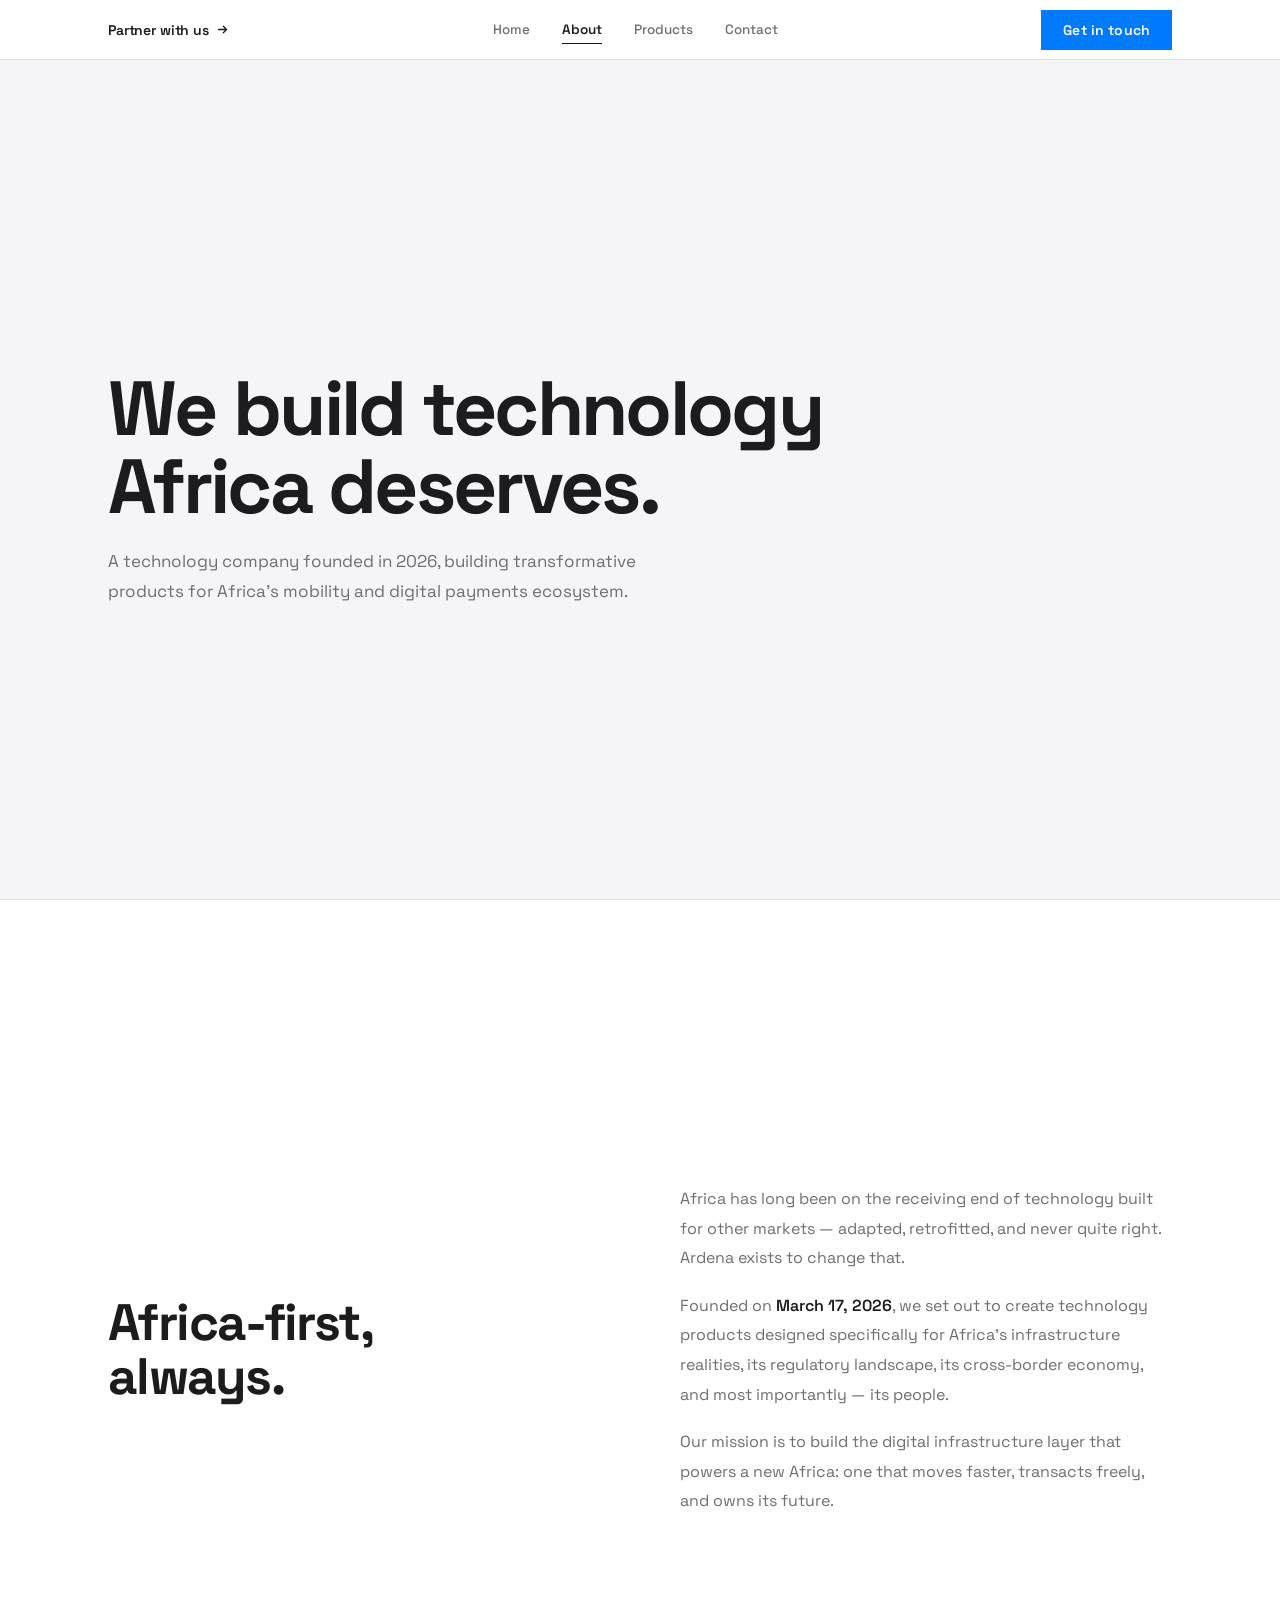
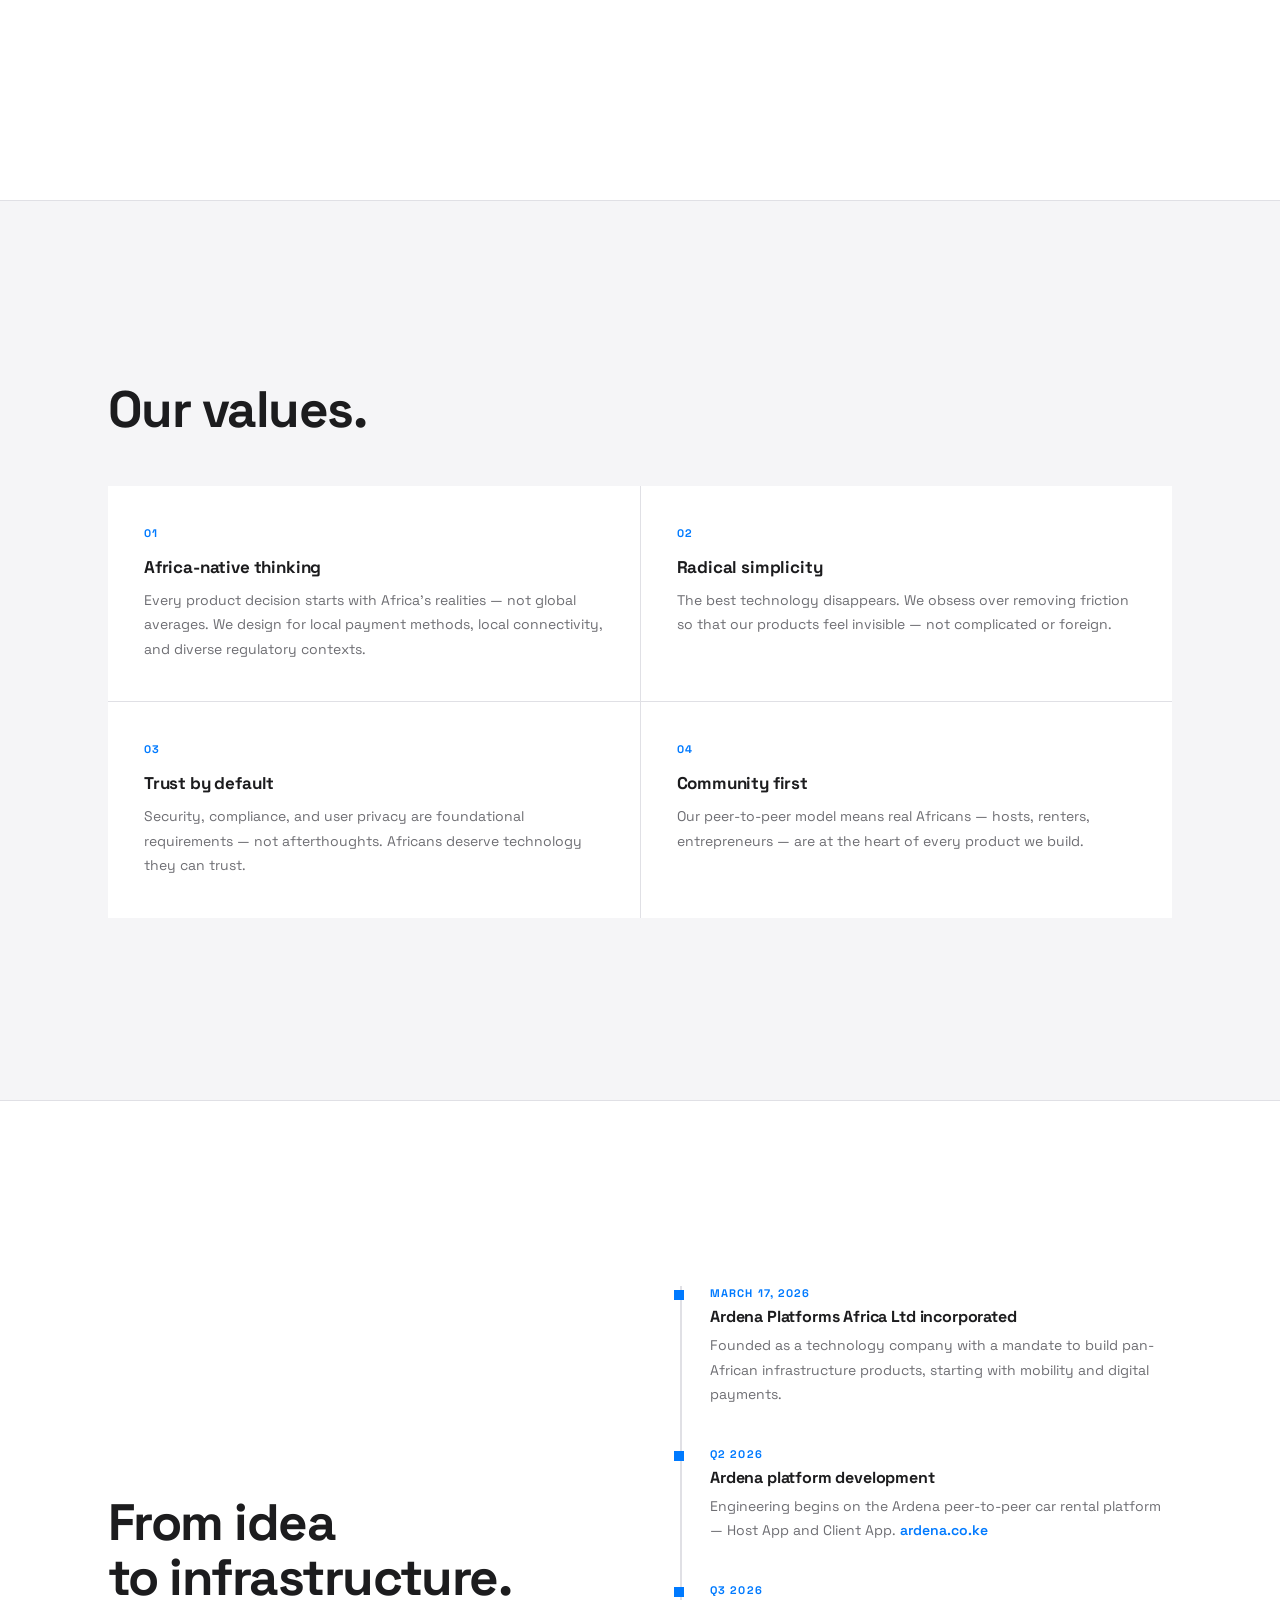
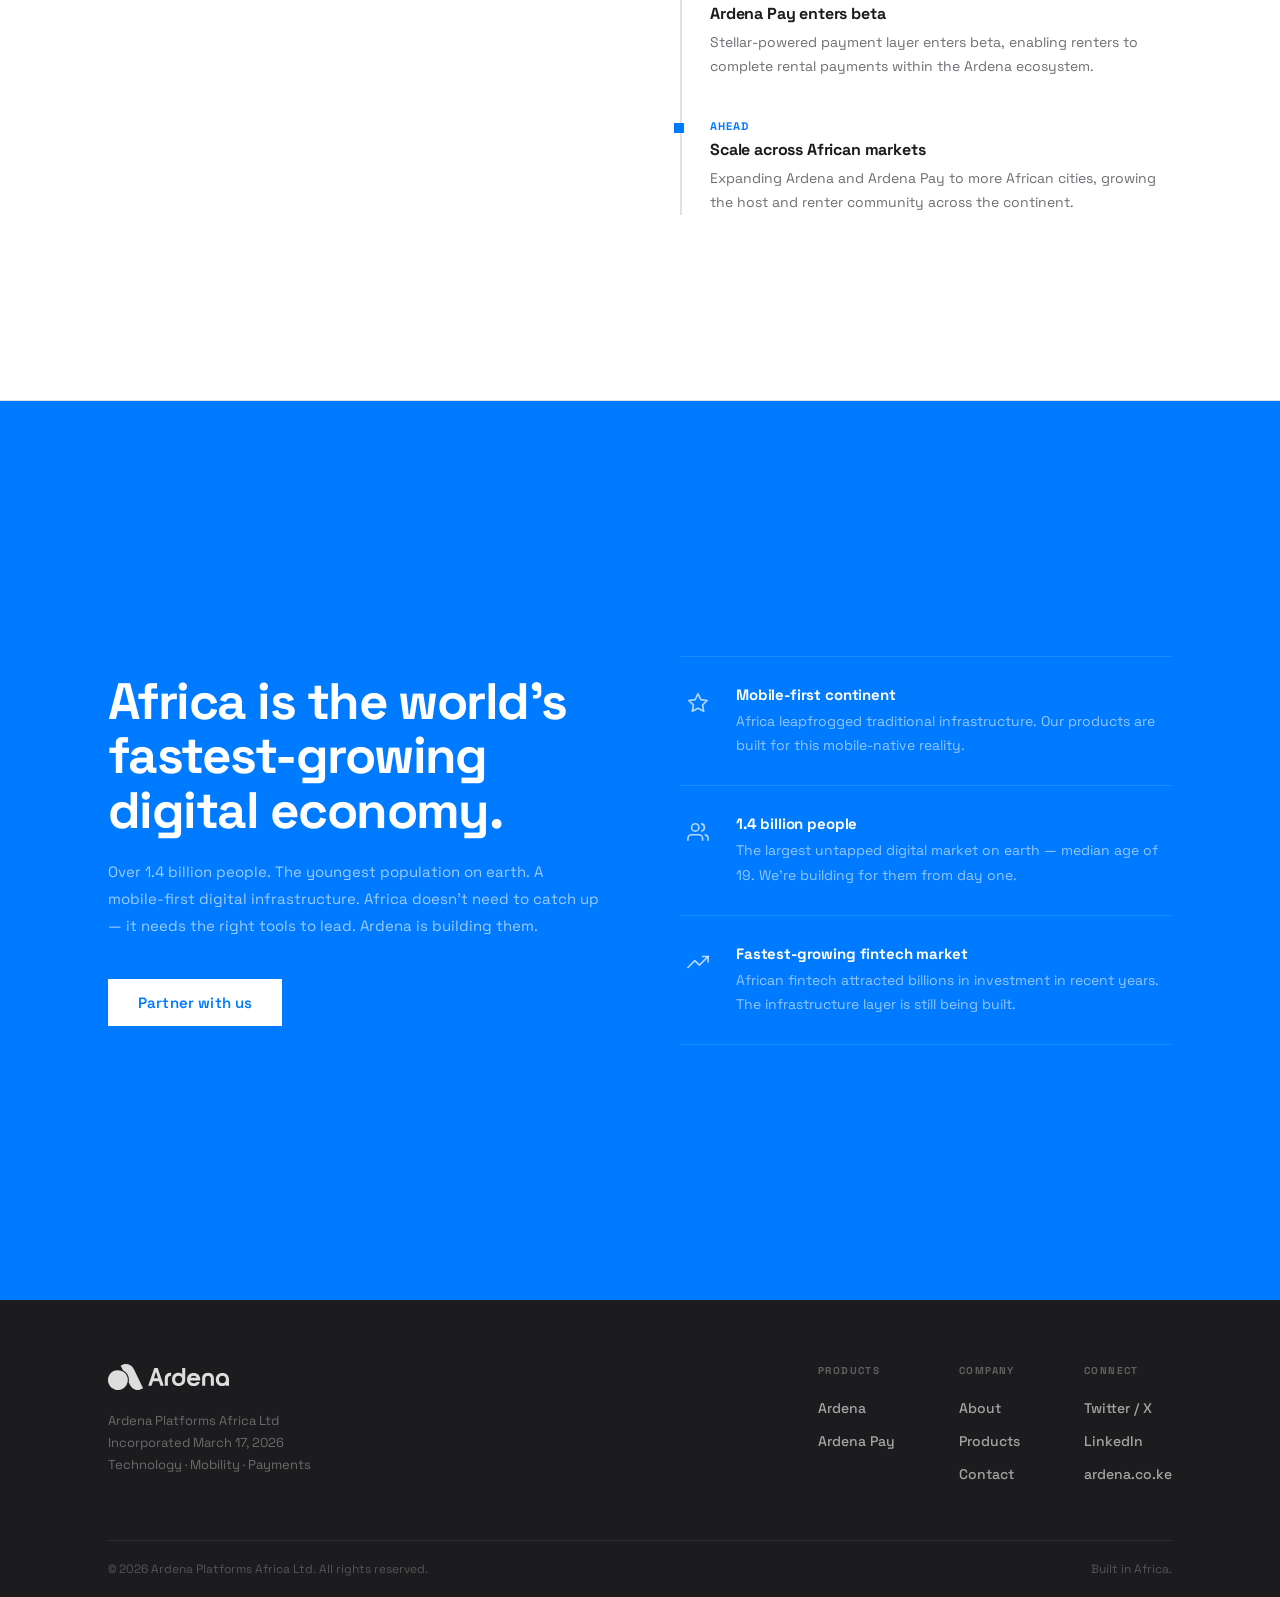
==== about.html @ c35e3a04 "first commit" ====
<!DOCTYPE html>
<html lang="en">
<head>
  <meta charset="UTF-8" />
  <meta name="viewport" content="width=device-width, initial-scale=1.0" />
  <title>About — Ardena Platforms Africa Ltd</title>
  <link rel="preconnect" href="https://fonts.googleapis.com" />
  <link rel="preconnect" href="https://fonts.gstatic.com" crossorigin />
  <link href="https://fonts.googleapis.com/css2?family=Space+Grotesk:wght@300;400;500;600;700&display=swap" rel="stylesheet" />
  <link rel="stylesheet" href="styles.css" />
</head>
<body>

  <header class="nav-wrapper" id="nav">
    <nav class="nav container">
      <a href="/contact" class="nav-partner">
        Partner with us
        <svg width="13" height="13" viewBox="0 0 16 16" fill="none"><path d="M3 8h10M9 4l4 4-4 4" stroke="currentColor" stroke-width="1.6" stroke-linecap="round" stroke-linejoin="round"/></svg>
      </a>
      <div class="nav-center">
        <a href="/">Home</a>
        <a href="/about" class="active">About</a>
        <a href="/products">Products</a>
        <a href="/contact">Contact</a>
      </div>
      <div class="nav-right">
        <a href="/contact" class="btn btn-blue">Get in touch</a>
      </div>
      <button class="nav-toggle" id="navToggle" aria-label="Menu">
        <span></span><span></span><span></span>
      </button>
    </nav>
  </header>
  <div class="nav-drawer" id="navDrawer">
    <a href="/">Home</a>
    <a href="/about" class="active">About</a>
    <a href="/products">Products</a>
    <a href="/contact">Contact</a>
    <a href="/contact" class="btn btn-blue btn-full" style="margin-top:12px;">Partner with us</a>
  </div>

  <!-- ① PAGE HERO -->
  <section class="page-hero bg-grey">
    <div class="container">
        <h1 class="heading-xl page-hero-heading hero-anim" style="animation-delay:.1s">
        We build technology<br />Africa deserves.
      </h1>
      <p class="body-lg page-hero-sub hero-anim" style="animation-delay:.24s">
        A technology company founded in 2026, building transformative products
        for Africa's mobility and digital payments ecosystem.
      </p>
    </div>
  </section>

  <!-- ② MISSION -->
  <section class="vp-section bg-white">
    <div class="container">
      <div class="about-grid">
        <div>
          <h2 class="heading-lg" data-anim="left">Africa-first,<br />always.</h2>
        </div>
        <div class="about-body" data-anim="right">
          <p>
            Africa has long been on the receiving end of technology built for other
            markets — adapted, retrofitted, and never quite right. Ardena exists to
            change that.
          </p>
          <p>
            Founded on <strong>March 17, 2026</strong>, we set out to create
            technology products designed specifically for Africa's infrastructure
            realities, its regulatory landscape, its cross-border economy, and
            most importantly — its people.
          </p>
          <p>
            Our mission is to build the digital infrastructure layer that powers a
            new Africa: one that moves faster, transacts freely, and owns its future.
          </p>
        </div>
      </div>
    </div>
  </section>

  <!-- ③ VALUES -->
  <section class="vp-section bg-grey">
    <div class="container">
      <h2 class="heading-lg" data-anim="up">Our values.</h2>
      <div class="values-grid" data-anim="up" style="--delay:160ms">
        <div class="value-card">
          <div class="value-num">01</div>
          <h4>Africa-native thinking</h4>
          <p>Every product decision starts with Africa's realities — not global averages. We design for local payment methods, local connectivity, and diverse regulatory contexts.</p>
        </div>
        <div class="value-card">
          <div class="value-num">02</div>
          <h4>Radical simplicity</h4>
          <p>The best technology disappears. We obsess over removing friction so that our products feel invisible — not complicated or foreign.</p>
        </div>
        <div class="value-card">
          <div class="value-num">03</div>
          <h4>Trust by default</h4>
          <p>Security, compliance, and user privacy are foundational requirements — not afterthoughts. Africans deserve technology they can trust.</p>
        </div>
        <div class="value-card">
          <div class="value-num">04</div>
          <h4>Community first</h4>
          <p>Our peer-to-peer model means real Africans — hosts, renters, entrepreneurs — are at the heart of every product we build.</p>
        </div>
      </div>
    </div>
  </section>

  <!-- ④ STORY / TIMELINE -->
  <section class="vp-section bg-white">
    <div class="container">
      <div class="about-grid">
        <div>
          <h2 class="heading-lg" data-anim="left">From idea<br />to infrastructure.</h2>
        </div>
        <div class="timeline" data-anim="right">
          <div class="timeline-item">
            <div class="timeline-dot"></div>
            <div class="timeline-date">March 17, 2026</div>
            <div class="timeline-title">Ardena Platforms Africa Ltd incorporated</div>
            <p class="timeline-desc">Founded as a technology company with a mandate to build pan-African infrastructure products, starting with mobility and digital payments.</p>
          </div>
          <div class="timeline-item">
            <div class="timeline-dot"></div>
            <div class="timeline-date">Q2 2026</div>
            <div class="timeline-title">Ardena platform development</div>
            <p class="timeline-desc">Engineering begins on the Ardena peer-to-peer car rental platform — Host App and Client App. <a href="https://ardena.co.ke" target="_blank" style="color:var(--blue);font-weight:600;">ardena.co.ke</a></p>
          </div>
          <div class="timeline-item">
            <div class="timeline-dot"></div>
            <div class="timeline-date">Q3 2026</div>
            <div class="timeline-title">Ardena Pay enters beta</div>
            <p class="timeline-desc">Stellar-powered payment layer enters beta, enabling renters to complete rental payments within the Ardena ecosystem.</p>
          </div>
          <div class="timeline-item">
            <div class="timeline-dot"></div>
            <div class="timeline-date">Ahead</div>
            <div class="timeline-title">Scale across African markets</div>
            <p class="timeline-desc">Expanding Ardena and Ardena Pay to more African cities, growing the host and renter community across the continent.</p>
          </div>
        </div>
      </div>
    </div>
  </section>

  <!-- ⑤ OPPORTUNITY — BLUE -->
  <section class="vp-section bg-blue">
    <div class="container">
      <div class="why-grid">
        <div>
          <h2 class="heading-lg why-heading" data-anim="left">Africa is the world's fastest-growing digital economy.</h2>
          <p class="why-sub" data-anim="left" style="--delay:160ms">
            Over 1.4 billion people. The youngest population on earth.
            A mobile-first digital infrastructure. Africa doesn't need to
            catch up — it needs the right tools to lead. Ardena is building them.
          </p>
          <div data-anim="left" style="--delay:240ms">
            <a href="/contact" class="btn btn-white btn-lg">Partner with us</a>
          </div>
        </div>
        <div class="why-items" data-anim="right" style="--delay:120ms">
          <div class="why-item">
            <div class="why-icon">
              <svg width="22" height="22" viewBox="0 0 24 24" fill="none">
                <path d="M12 2L15.09 8.26L22 9.27L17 14.14L18.18 21.02L12 17.77L5.82 21.02L7 14.14L2 9.27L8.91 8.26L12 2Z" stroke="currentColor" stroke-width="1.8" stroke-linejoin="round"/>
              </svg>
            </div>
            <div class="why-text">
              <h4>Mobile-first continent</h4>
              <p>Africa leapfrogged traditional infrastructure. Our products are built for this mobile-native reality.</p>
            </div>
          </div>
          <div class="why-item">
            <div class="why-icon">
              <svg width="22" height="22" viewBox="0 0 24 24" fill="none">
                <path d="M17 21v-2a4 4 0 0 0-4-4H5a4 4 0 0 0-4 4v2" stroke="currentColor" stroke-width="1.8" stroke-linecap="round"/>
                <circle cx="9" cy="7" r="4" stroke="currentColor" stroke-width="1.8"/>
                <path d="M23 21v-2a4 4 0 0 0-3-3.87M16 3.13a4 4 0 0 1 0 7.75" stroke="currentColor" stroke-width="1.8" stroke-linecap="round"/>
              </svg>
            </div>
            <div class="why-text">
              <h4>1.4 billion people</h4>
              <p>The largest untapped digital market on earth — median age of 19. We're building for them from day one.</p>
            </div>
          </div>
          <div class="why-item">
            <div class="why-icon">
              <svg width="22" height="22" viewBox="0 0 24 24" fill="none">
                <polyline points="23 6 13.5 15.5 8.5 10.5 1 18" stroke="currentColor" stroke-width="1.8" stroke-linecap="round" stroke-linejoin="round"/>
                <polyline points="17 6 23 6 23 12" stroke="currentColor" stroke-width="1.8" stroke-linecap="round" stroke-linejoin="round"/>
              </svg>
            </div>
            <div class="why-text">
              <h4>Fastest-growing fintech market</h4>
              <p>African fintech attracted billions in investment in recent years. The infrastructure layer is still being built.</p>
            </div>
          </div>
        </div>
      </div>
    </div>
  </section>

  <!-- FOOTER -->
  <footer class="footer">
    <div class="container">
      <div class="footer-main">
        <div>
          <div class="footer-logo-wrap">
            <a href="/"><img src="assets/ardena.svg" alt="Ardena Platforms" class="footer-logo" /></a>
          </div>
          <p class="footer-tagline">
            Ardena Platforms Africa Ltd<br />
            Incorporated March 17, 2026<br />
            Technology · Mobility · Payments
          </p>
        </div>
        <div class="footer-cols">
          <div class="footer-col">
            <h5>Products</h5>
            <ul>
              <li><a href="https://ardena.co.ke" target="_blank" rel="noopener">Ardena</a></li>
              <li><a href="/products">Ardena Pay</a></li>
            </ul>
          </div>
          <div class="footer-col">
            <h5>Company</h5>
            <ul>
              <li><a href="/about">About</a></li>
              <li><a href="/products">Products</a></li>
              <li><a href="/contact">Contact</a></li>
            </ul>
          </div>
          <div class="footer-col">
            <h5>Connect</h5>
            <ul>
              <li><a href="#">Twitter / X</a></li>
              <li><a href="#">LinkedIn</a></li>
              <li><a href="https://ardena.co.ke" target="_blank" rel="noopener">ardena.co.ke</a></li>
            </ul>
          </div>
        </div>
      </div>
      <div class="footer-bottom">
        <span>&copy; 2026 Ardena Platforms Africa Ltd. All rights reserved.</span>
        <span>Built in Africa.</span>
      </div>
    </div>
  </footer>

  <script src="script.js"></script>
</body>
</html>
---- styles.css ----
/* ============================================
   ARDENA PLATFORMS AFRICA
   ============================================ */

*, *::before, *::after { box-sizing: border-box; margin: 0; padding: 0; }

:root {
  --blue:    #007AFF;
  --orange:  #FF6A00;
  --black:   #1C1C1E;
  --white:   #FFFFFF;
  --bg:      #F5F5F7;
  --border:  #E0E0E5;
  --muted:   #6E6E73;
  --sec:     #3A3A3C;

  --ease:    cubic-bezier(0.25, 0.46, 0.45, 0.94);
  --ease-out: cubic-bezier(0.16, 1, 0.3, 1);
  --nav-h:   60px;
}

html { scroll-behavior: smooth; }

body {
  font-family: 'Space Grotesk', sans-serif;
  background: var(--white);
  color: var(--black);
  -webkit-font-smoothing: antialiased;
  overflow-x: hidden;
}

a   { color: inherit; text-decoration: none; }
ul  { list-style: none; }
img { display: block; max-width: 100%; }

.container {
  width: 100%;
  max-width: 1160px;
  margin: 0 auto;
  padding: 0 48px;
}

/* ============================================
   TYPOGRAPHY HELPERS
   ============================================ */
.eyebrow {
  display: flex;
  align-items: center;
  gap: 10px;
  font-size: 11px;
  font-weight: 600;
  letter-spacing: 0.15em;
  text-transform: uppercase;
  color: var(--blue);
  margin-bottom: 20px;
}

.eyebrow::before {
  content: '';
  display: block;
  width: 20px;
  height: 1.5px;
  background: var(--blue);
  flex-shrink: 0;
}

.eyebrow-muted { color: var(--muted); }
.eyebrow-muted::before { background: var(--muted); }
.eyebrow-white { color: rgba(255,255,255,0.55); }
.eyebrow-white::before { background: rgba(255,255,255,0.55); }

.heading-xl {
  font-size: clamp(44px, 6vw, 80px);
  font-weight: 700;
  line-height: 1.02;
  letter-spacing: -0.035em;
}

.heading-lg {
  font-size: clamp(32px, 4vw, 54px);
  font-weight: 700;
  line-height: 1.06;
  letter-spacing: -0.03em;
}

.heading-md {
  font-size: clamp(24px, 3vw, 38px);
  font-weight: 700;
  line-height: 1.1;
  letter-spacing: -0.025em;
}

.body-lg {
  font-size: 17px;
  line-height: 1.78;
  color: var(--muted);
}

.body-md {
  font-size: 15px;
  line-height: 1.8;
  color: var(--muted);
}

/* ============================================
   BUTTONS
   ============================================ */
.btn {
  display: inline-flex;
  align-items: center;
  gap: 8px;
  font-family: 'Space Grotesk', sans-serif;
  font-size: 14px;
  font-weight: 600;
  padding: 11px 22px;
  border: none;
  cursor: pointer;
  border-radius: 0;
  letter-spacing: 0.01em;
  transition: background 0.2s var(--ease), color 0.2s var(--ease),
              transform 0.2s var(--ease), box-shadow 0.2s var(--ease);
  white-space: nowrap;
}

.btn svg { transition: transform 0.2s var(--ease); }
.btn:hover svg { transform: translateX(3px); }

.btn-blue  { background: var(--blue);  color: var(--white); }
.btn-blue:hover { background: #0062cc; transform: translateY(-1px); box-shadow: 0 6px 20px rgba(0,122,255,0.28); }

.btn-dark  { background: var(--black); color: var(--white); }
.btn-dark:hover { background: #2c2c2e; transform: translateY(-1px); }

.btn-outline { background: transparent; color: var(--black); border: 1.5px solid var(--black); }
.btn-outline:hover { background: var(--black); color: var(--white); }

.btn-outline-white { background: transparent; color: var(--white); border: 1.5px solid rgba(255,255,255,0.4); }
.btn-outline-white:hover { border-color: var(--white); background: rgba(255,255,255,0.08); }

.btn-white { background: var(--white); color: var(--blue); }
.btn-white:hover { background: #e8f0fe; }

.btn-lg { font-size: 15px; padding: 14px 30px; }
.btn-sm { font-size: 13px; padding: 8px 16px; }
.btn-full { width: 100%; justify-content: center; }

/* ============================================
   NAVIGATION
   ============================================ */
.nav-wrapper {
  position: fixed;
  top: 0; left: 0; right: 0;
  z-index: 200;
  height: var(--nav-h);
  background: rgba(255,255,255,0.92);
  backdrop-filter: blur(20px) saturate(180%);
  -webkit-backdrop-filter: blur(20px) saturate(180%);
  border-bottom: 1px solid var(--border);
  transition: box-shadow 0.3s var(--ease);
}

.nav-wrapper.scrolled {
  box-shadow: 0 1px 24px rgba(0,0,0,0.06);
}

.nav {
  height: 100%;
  display: flex;
  align-items: center;
  justify-content: space-between;
}

.nav-partner {
  display: inline-flex;
  align-items: center;
  gap: 7px;
  font-size: 14px;
  font-weight: 600;
  color: var(--black);
  letter-spacing: -0.01em;
  flex-shrink: 0;
  transition: color 0.18s;
}

.nav-partner:hover { color: var(--blue); }

.nav-partner svg { transition: transform 0.2s var(--ease); }
.nav-partner:hover svg { transform: translateX(3px); }

.nav-center {
  display: flex;
  align-items: center;
  gap: 4px;
}

.nav-center a {
  font-size: 13.5px;
  font-weight: 500;
  color: var(--muted);
  padding: 6px 14px;
  position: relative;
  transition: color 0.18s;
}

.nav-center a::after {
  content: '';
  position: absolute;
  bottom: 0; left: 14px; right: 14px;
  height: 1.5px;
  background: var(--black);
  transform: scaleX(0);
  transform-origin: left;
  transition: transform 0.25s var(--ease);
}

.nav-center a:hover  { color: var(--black); }
.nav-center a:hover::after { transform: scaleX(1); }
.nav-center a.active { color: var(--black); font-weight: 600; }
.nav-center a.active::after { transform: scaleX(1); }

.nav-right { display: flex; align-items: center; gap: 12px; flex-shrink: 0; }

.nav-toggle {
  display: none;
  flex-direction: column;
  gap: 5px;
  background: none;
  border: none;
  cursor: pointer;
  padding: 6px;
}

.nav-toggle span {
  display: block;
  width: 22px;
  height: 2px;
  background: var(--black);
  border-radius: 1px;
  transition: transform 0.3s var(--ease), opacity 0.2s;
}

.nav-drawer {
  display: none;
  position: fixed;
  top: var(--nav-h);
  left: 0; right: 0;
  background: var(--white);
  border-bottom: 1px solid var(--border);
  padding: 16px 24px 28px;
  flex-direction: column;
  gap: 2px;
  box-shadow: 0 16px 48px rgba(0,0,0,0.08);
  z-index: 199;
  transform: translateY(-8px);
  opacity: 0;
  transition: transform 0.3s var(--ease-out), opacity 0.3s var(--ease);
  pointer-events: none;
}

.nav-drawer.open {
  display: flex;
  transform: translateY(0);
  opacity: 1;
  pointer-events: all;
}

.nav-drawer a {
  font-size: 15px;
  font-weight: 500;
  color: var(--sec);
  padding: 12px 0;
  border-bottom: 1px solid var(--border);
  transition: color 0.15s, padding-left 0.2s var(--ease);
}

.nav-drawer a:last-child { border-bottom: none; }
.nav-drawer a:hover { color: var(--black); padding-left: 8px; }

/* ============================================
   FULL-VIEWPORT SECTION BASE
   ============================================ */
.vp-section {
  min-height: 100vh;
  min-height: 100dvh;
  display: flex;
  align-items: center;
  padding: 80px 0;
}

.vp-section.bg-grey  { background: var(--bg); }
.vp-section.bg-blue  { background: var(--blue); }
.vp-section.bg-dark  { background: var(--black); }
.vp-section.bg-white { background: var(--white); }

.vp-section + .vp-section { border-top: 1px solid var(--border); }
.vp-section.bg-blue + .vp-section,
.vp-section.bg-dark + .vp-section { border-top: none; }

/* ============================================
   HERO
   ============================================ */
.hero {
  min-height: 100vh;
  min-height: 100dvh;
  padding-top: var(--nav-h);
  display: flex;
  align-items: center;
  background: var(--bg);
  position: relative;
  overflow: hidden;
}

.hero-content { position: relative; z-index: 2; }

/* Subtle background accent */
.hero::before {
  content: '';
  position: absolute;
  top: -200px; right: -200px;
  width: 600px; height: 600px;
  background: radial-gradient(circle, rgba(0,122,255,0.04) 0%, transparent 70%);
  pointer-events: none;
}

.hero-headline {
  margin-bottom: 28px;
  max-width: 860px;
}

.hero-sub {
  max-width: 560px;
  margin-bottom: 44px;
}

.hero-actions { display: flex; align-items: center; gap: 12px; flex-wrap: wrap; }

/* ============================================
   PAGE HERO (inner pages)
   ============================================ */
.page-hero {
  min-height: 100vh;
  min-height: 100dvh;
  padding-top: calc(var(--nav-h) + 80px);
  padding-bottom: 80px;
  display: flex;
  align-items: center;
  background: var(--bg);
  border-bottom: 1px solid var(--border);
}

.page-hero-heading {
  max-width: 760px;
  margin-top: 16px;
}

.page-hero-sub {
  max-width: 540px;
  margin-top: 20px;
}

/* ============================================
   ABOUT SECTION (homepage)
   ============================================ */
.about-grid {
  display: grid;
  grid-template-columns: 1fr 1fr;
  gap: 80px;
  align-items: center;
  width: 100%;
}

.about-body p {
  font-size: 16px;
  line-height: 1.85;
  color: var(--muted);
}

.about-body p + p { margin-top: 18px; }
.about-body strong { color: var(--black); font-weight: 600; }

.about-stats {
  display: flex;
  align-items: stretch;
  margin-top: 52px;
  padding-top: 40px;
  border-top: 1px solid var(--border);
}

.stat-item { flex: 1; }

.stat-num {
  font-size: 28px;
  font-weight: 700;
  letter-spacing: -0.03em;
  color: var(--black);
  display: block;
  line-height: 1;
}

.stat-lbl {
  font-size: 11px;
  font-weight: 500;
  color: var(--muted);
  display: block;
  margin-top: 6px;
  letter-spacing: 0.03em;
}

.stat-sep {
  width: 1px;
  background: var(--border);
  margin: 0 32px;
  flex-shrink: 0;
}

/* ============================================
   PRODUCTS SECTION
   ============================================ */
.products-intro {
  margin-bottom: 56px;
  width: 100%;
}

.products-cards {
  display: grid;
  grid-template-columns: 1fr 1fr;
  gap: 1px;
  background: var(--border);
  width: 100%;
}

.prod-card {
  background: var(--white);
  padding: 52px 48px;
  display: flex;
  flex-direction: column;
  gap: 0;
  position: relative;
  overflow: hidden;
  transition: background 0.25s var(--ease);
}

.prod-card::after {
  content: '';
  position: absolute;
  bottom: 0; left: 0; right: 0;
  height: 3px;
  background: var(--blue);
  transform: scaleX(0);
  transform-origin: left;
  transition: transform 0.35s var(--ease-out);
}

.prod-card:hover { background: var(--bg); }
.prod-card:hover::after { transform: scaleX(1); }

.prod-card-tag {
  font-size: 11px;
  font-weight: 700;
  letter-spacing: 0.12em;
  text-transform: uppercase;
  margin-bottom: 20px;
}

.prod-card-icon {
  width: 52px;
  height: 52px;
  display: flex;
  align-items: center;
  justify-content: center;
  margin-bottom: 24px;
}

.prod-card h3 {
  font-size: 26px;
  font-weight: 700;
  letter-spacing: -0.02em;
  margin-bottom: 14px;
}

.prod-card-desc {
  font-size: 15px;
  line-height: 1.78;
  color: var(--muted);
  flex: 1;
  margin-bottom: 32px;
}

.prod-apps {
  display: flex;
  gap: 8px;
  flex-wrap: wrap;
  margin-bottom: 32px;
}

.prod-app-badge {
  font-size: 11px;
  font-weight: 600;
  letter-spacing: 0.05em;
  padding: 5px 12px;
  border: 1px solid var(--border);
  color: var(--sec);
  background: var(--bg);
}

.prod-beta-badge {
  display: inline-flex;
  align-items: center;
  gap: 6px;
  font-size: 11px;
  font-weight: 700;
  letter-spacing: 0.1em;
  text-transform: uppercase;
  color: var(--orange);
  background: rgba(255,106,0,0.08);
  padding: 5px 12px;
  margin-bottom: 32px;
}

.prod-card-link {
  display: inline-flex;
  align-items: center;
  gap: 8px;
  font-size: 14px;
  font-weight: 600;
  color: var(--blue);
  transition: gap 0.2s var(--ease);
  margin-top: auto;
}

.prod-card-link:hover { gap: 12px; }

/* Dark card — Ardena */
.prod-card-dark {
  background: var(--black);
  border: 1px solid var(--black);
}
.prod-card-dark:hover { background: #111; }
.prod-card-dark h3 { color: var(--white); }
.prod-card-dark .prod-card-desc { color: rgba(255,255,255,0.6); }
.prod-card-dark .prod-card-link { color: rgba(255,255,255,0.85); }
.prod-card-dark .prod-card-link:hover { color: var(--white); }
.prod-card-dark .prod-app-badge {
  border-color: rgba(255,255,255,0.15);
  color: rgba(255,255,255,0.65);
  background: rgba(255,255,255,0.06);
}
.prod-card-dark::after { background: rgba(255,255,255,0.15); }

/* Orange card — Ardena Pay */
.prod-card-orange {
  background: var(--orange);
  border: 1px solid var(--orange);
}
.prod-card-orange:hover { background: #e05f00; }
.prod-card-orange h3 { color: var(--white); }
.prod-card-orange .prod-card-desc { color: rgba(255,255,255,0.72); }
.prod-card-orange .prod-card-link { color: rgba(255,255,255,0.9); }
.prod-card-orange .prod-card-link:hover { color: var(--white); }
.prod-card-orange::after { background: rgba(255,255,255,0.2); }

.prod-stellar-light { color: rgba(255,255,255,0.75); }
.prod-stellar-light .prod-stellar-dot { background: rgba(255,255,255,0.85); }

.prod-stellar {
  display: flex;
  align-items: center;
  gap: 8px;
  font-size: 12px;
  font-weight: 600;
  color: var(--muted);
  margin-top: 16px;
}

.prod-stellar-dot {
  width: 6px; height: 6px;
  background: var(--blue);
  border-radius: 50%;
}

/* ============================================
   WHY — BLUE SECTION
   ============================================ */
.why-grid {
  display: grid;
  grid-template-columns: 1fr 1fr;
  gap: 80px;
  align-items: center;
  width: 100%;
}

.why-heading { color: var(--white); margin-bottom: 20px; }
.why-sub { color: rgba(255,255,255,0.62); margin-bottom: 40px; font-size: 15px; line-height: 1.8; }

.why-items {
  display: flex;
  flex-direction: column;
}

.why-item {
  display: flex;
  align-items: flex-start;
  gap: 20px;
  padding: 28px 0;
  border-bottom: 1px solid rgba(255,255,255,0.1);
}

.why-item:first-child { border-top: 1px solid rgba(255,255,255,0.1); }

.why-icon {
  flex-shrink: 0;
  width: 36px;
  height: 36px;
  display: flex;
  align-items: center;
  justify-content: center;
  color: rgba(255,255,255,0.7);
}

.why-text h4 {
  font-size: 15px;
  font-weight: 700;
  color: var(--white);
  margin-bottom: 5px;
  letter-spacing: -0.01em;
}

.why-text p {
  font-size: 14px;
  line-height: 1.72;
  color: rgba(255,255,255,0.58);
}

/* ============================================
   ABOUT PAGE SPECIFICS
   ============================================ */
.values-grid {
  display: grid;
  grid-template-columns: 1fr 1fr;
  gap: 1px;
  background: var(--border);
  width: 100%;
  margin-top: 48px;
}

.value-card {
  background: var(--white);
  padding: 40px 36px;
}

.value-num {
  font-size: 11px;
  font-weight: 700;
  letter-spacing: 0.1em;
  color: var(--blue);
  margin-bottom: 16px;
}

.value-card h4 {
  font-size: 17px;
  font-weight: 700;
  letter-spacing: -0.01em;
  margin-bottom: 10px;
}

.value-card p {
  font-size: 14px;
  line-height: 1.75;
  color: var(--muted);
}

.timeline {
  display: flex;
  flex-direction: column;
  border-left: 2px solid var(--border);
  padding-left: 28px;
  gap: 40px;
}

.timeline-item { position: relative; }

.timeline-dot {
  position: absolute;
  left: -36px;
  top: 4px;
  width: 10px;
  height: 10px;
  background: var(--blue);
}

.timeline-date {
  font-size: 11px;
  font-weight: 700;
  letter-spacing: 0.1em;
  text-transform: uppercase;
  color: var(--blue);
  margin-bottom: 6px;
}

.timeline-title {
  font-size: 16px;
  font-weight: 700;
  letter-spacing: -0.01em;
  margin-bottom: 6px;
}

.timeline-desc {
  font-size: 14px;
  line-height: 1.75;
  color: var(--muted);
}

/* ============================================
   PRODUCTS PAGE SPECIFICS
   ============================================ */

.prod-detail-grid {
  display: grid;
  grid-template-columns: 1fr 1fr;
  gap: 80px;
  align-items: center;
  width: 100%;
}

.prod-detail-desc {
  font-size: 15px;
  line-height: 1.82;
  color: var(--muted);
  margin: 16px 0 36px;
}

.feature-list { border-top: 1px solid var(--border); }

.feature-item {
  display: flex;
  align-items: flex-start;
  gap: 16px;
  padding: 20px 0;
  border-bottom: 1px solid var(--border);
}

.feature-icon {
  width: 36px;
  height: 36px;
  flex-shrink: 0;
  display: flex;
  align-items: center;
  justify-content: center;
  background: var(--bg);
}

.feature-text h5 {
  font-size: 14px;
  font-weight: 700;
  margin-bottom: 3px;
}

.feature-text p {
  font-size: 13px;
  line-height: 1.65;
  color: var(--muted);
}


/* Mobility image — no card, syncs with section background */
.prod-mobility-img {
  width: 100%;
  max-width: 520px;
  height: auto;
  display: block;
  margin: 0 auto;
  transition: transform 0.7s var(--ease);
}

.prod-mobility-img:hover { transform: scale(1.02); }

/* Ardena Pay SVG illustration */
.pay-illustration {
  width: 100%;
  max-width: 480px;
  display: block;
  margin: 0 auto;
}

/* ============================================
   CONTACT / FORM
   ============================================ */
.contact-grid {
  display: grid;
  grid-template-columns: 1fr 1fr;
  gap: 80px;
  align-items: center;
  width: 100%;
}

.cform-bordered {
  border: 1px solid var(--border);
  padding: 40px;
  background: var(--white);
}

.cform { display: flex; flex-direction: column; gap: 18px; }

.form-row { display: grid; grid-template-columns: 1fr 1fr; gap: 16px; }

.fgroup { display: flex; flex-direction: column; gap: 7px; }

.fgroup label {
  font-size: 10px;
  font-weight: 700;
  letter-spacing: 0.1em;
  text-transform: uppercase;
  color: var(--muted);
}

.cform input,
.cform select,
.cform textarea {
  font-family: 'Space Grotesk', sans-serif;
  font-size: 14px;
  font-weight: 500;
  background: var(--bg);
  border: 1px solid var(--border);
  color: var(--black);
  padding: 12px 14px;
  outline: none;
  border-radius: 0;
  transition: border-color 0.2s, background 0.2s;
  width: 100%;
  appearance: none;
  -webkit-appearance: none;
}

.cform input::placeholder,
.cform textarea::placeholder { color: var(--muted); font-weight: 400; }

.cform input:focus,
.cform select:focus,
.cform textarea:focus {
  border-color: var(--blue);
  background: var(--white);
}

.cform textarea { resize: vertical; min-height: 120px; }

.form-success { display: none; padding: 72px 0; text-align: center; }
.form-success.visible { display: block; }

.success-icon {
  width: 56px; height: 56px;
  background: var(--blue); color: var(--white);
  display: flex; align-items: center; justify-content: center;
  font-size: 24px; margin: 0 auto 20px;
}

.form-success h3 { font-size: 22px; font-weight: 700; margin-bottom: 8px; }
.form-success p  { color: var(--muted); }

/* ============================================
   FOOTER
   ============================================ */
.footer { background: var(--black); color: var(--white); }

.footer-main {
  display: flex;
  justify-content: space-between;
  align-items: flex-start;
  gap: 60px;
  padding: 64px 0 56px;
  border-bottom: 1px solid rgba(255,255,255,0.08);
}

.footer-logo-wrap { margin-bottom: 20px; }

.footer-logo {
  height: 26px;
  width: auto;
  filter: brightness(0) invert(1);
  opacity: 0.85;
  transition: opacity 0.2s;
}

.footer-logo:hover { opacity: 1; }

.footer-tagline {
  font-size: 13px;
  line-height: 1.7;
  color: rgba(255,255,255,0.35);
}

.footer-cols { display: flex; gap: 64px; }

.footer-col h5 {
  font-size: 10px;
  font-weight: 700;
  letter-spacing: 0.14em;
  text-transform: uppercase;
  color: rgba(255,255,255,0.3);
  margin-bottom: 20px;
}

.footer-col ul { display: flex; flex-direction: column; gap: 12px; }

.footer-col a {
  font-size: 14px;
  font-weight: 500;
  color: rgba(255,255,255,0.6);
  transition: color 0.18s;
}

.footer-col a:hover { color: var(--white); }

.footer-bottom {
  display: flex;
  justify-content: space-between;
  align-items: center;
  padding: 20px 0;
}

.footer-bottom span {
  font-size: 12px;
  color: rgba(255,255,255,0.25);
}

/* ============================================
   ANIMATION SYSTEM
   ============================================ */

/* Hero — CSS animation on load */
.hero-anim {
  animation: heroFadeUp 0.8s var(--ease-out) both;
}

@keyframes heroFadeUp {
  from { opacity: 0; transform: translateY(28px); }
  to   { opacity: 1; transform: none; }
}

/* Scroll-triggered animations */
[data-anim] {
  opacity: 0;
  transition-property: opacity, transform;
  transition-duration: 0.75s;
  transition-timing-function: var(--ease-out);
  transition-delay: var(--delay, 0ms);
}

[data-anim="up"]    { transform: translateY(36px); }
[data-anim="left"]  { transform: translateX(-36px); }
[data-anim="right"] { transform: translateX(36px); }
[data-anim="in"]    { transform: scale(0.97); }
[data-anim="fade"]  { transform: none; }

[data-anim].in-view {
  opacity: 1;
  transform: none;
}


/* ============================================
   FAQ ACCORDION
   ============================================ */
.faq-inner {
  display: grid;
  grid-template-columns: 1fr 1fr;
  gap: 80px;
  align-items: start;
  width: 100%;
}

.faq-left { position: sticky; top: 100px; }

.faq-list {
  display: flex;
  flex-direction: column;
  border-top: 1px solid var(--border);
}

.faq-item { border-bottom: 1px solid var(--border); }

.faq-q {
  width: 100%;
  display: flex;
  align-items: center;
  justify-content: space-between;
  gap: 16px;
  background: none;
  border: none;
  cursor: pointer;
  padding: 24px 0;
  font-family: 'Space Grotesk', sans-serif;
  font-size: 16px;
  font-weight: 600;
  color: var(--black);
  text-align: left;
  transition: color 0.18s;
}

.faq-q:hover { color: var(--blue); }

.faq-icon {
  flex-shrink: 0;
  color: var(--muted);
  transition: transform 0.35s var(--ease-out), color 0.18s;
}

.faq-item.open .faq-icon {
  transform: rotate(180deg);
  color: var(--blue);
}

.faq-item.open .faq-q { color: var(--blue); }

/* Grid-based animation — no JS height calculation needed */
.faq-a {
  display: grid;
  grid-template-rows: 0fr;
  transition: grid-template-rows 0.4s var(--ease-out);
}

.faq-item.open .faq-a { grid-template-rows: 1fr; }

.faq-a-inner {
  overflow: hidden;
}

.faq-a-inner p {
  font-size: 15px;
  line-height: 1.78;
  color: var(--muted);
  padding-bottom: 24px;
  margin: 0;
}

/* ============================================
   RESPONSIVE
   ============================================ */
@media (max-width: 1024px) {
  .container { padding: 0 32px; }

  .about-grid,
  .why-grid,
  .contact-grid,
  .faq-inner,
  .prod-detail-grid { grid-template-columns: 1fr; gap: 48px; }

  .faq-left { position: static; }

  .contact-grid { align-items: start; }

  .products-cards { grid-template-columns: 1fr; }

  .values-grid { grid-template-columns: 1fr 1fr; }

}

@media (max-width: 768px) {
  .container { padding: 0 20px; }

  .vp-section { padding: 64px 0; min-height: auto; }
  .hero { min-height: 100vh; min-height: 100dvh; }

  .nav-center,
  .nav-right .btn { display: none; }
  .nav-toggle { display: flex; }

  .about-stats { flex-direction: column; }
  .stat-sep { width: 32px; height: 1px; margin: 20px 0; }

  .values-grid { grid-template-columns: 1fr; }
  .products-cards { grid-template-columns: 1fr; }

  .prod-card { padding: 36px 28px; }

  .form-row { grid-template-columns: 1fr; }
  .cform-bordered { padding: 24px 20px; }

  .footer-main { flex-direction: column; gap: 40px; }
  .footer-cols { flex-wrap: wrap; gap: 36px; }
  .footer-bottom { flex-direction: column; gap: 8px; text-align: center; }

  .page-hero { padding-top: calc(var(--nav-h) + 48px); padding-bottom: 56px; }
}

@media (max-width: 480px) {
  .container { padding: 0 16px; }
  .prod-card { padding: 28px 20px; }
}
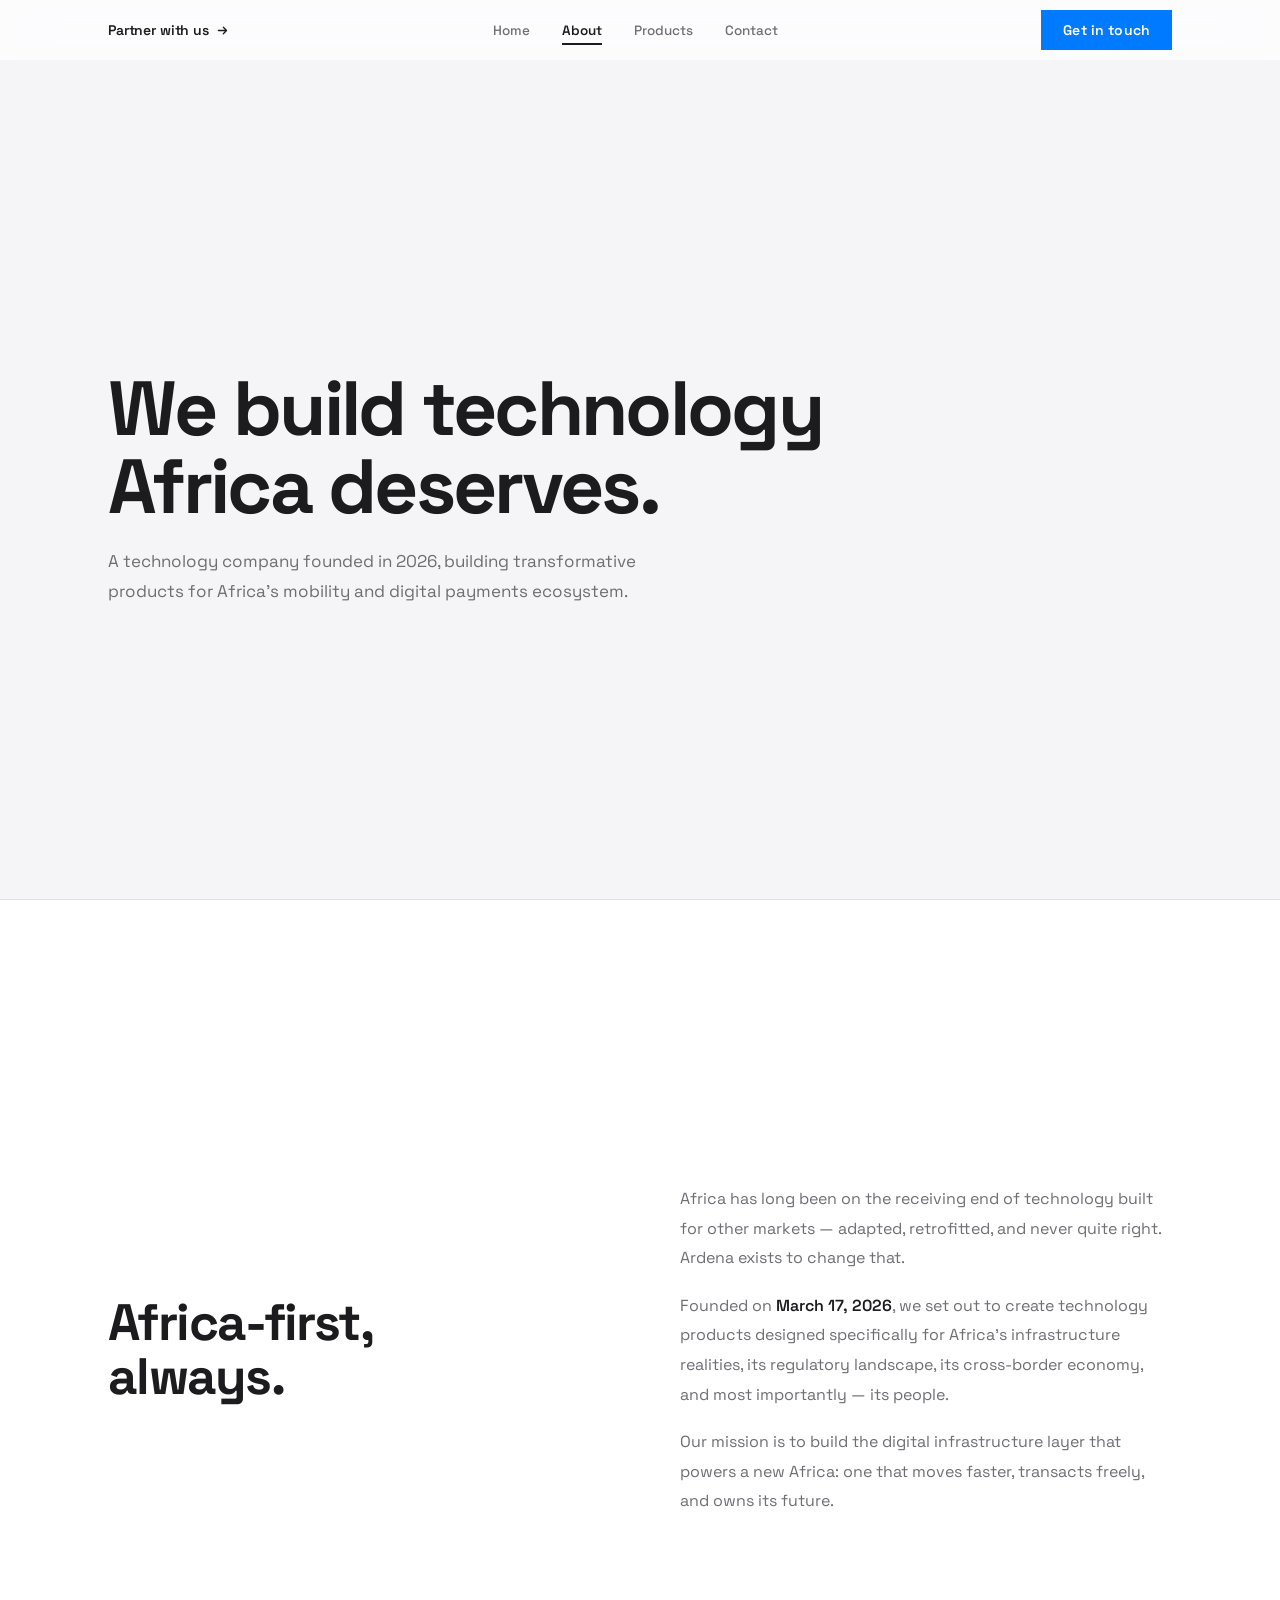
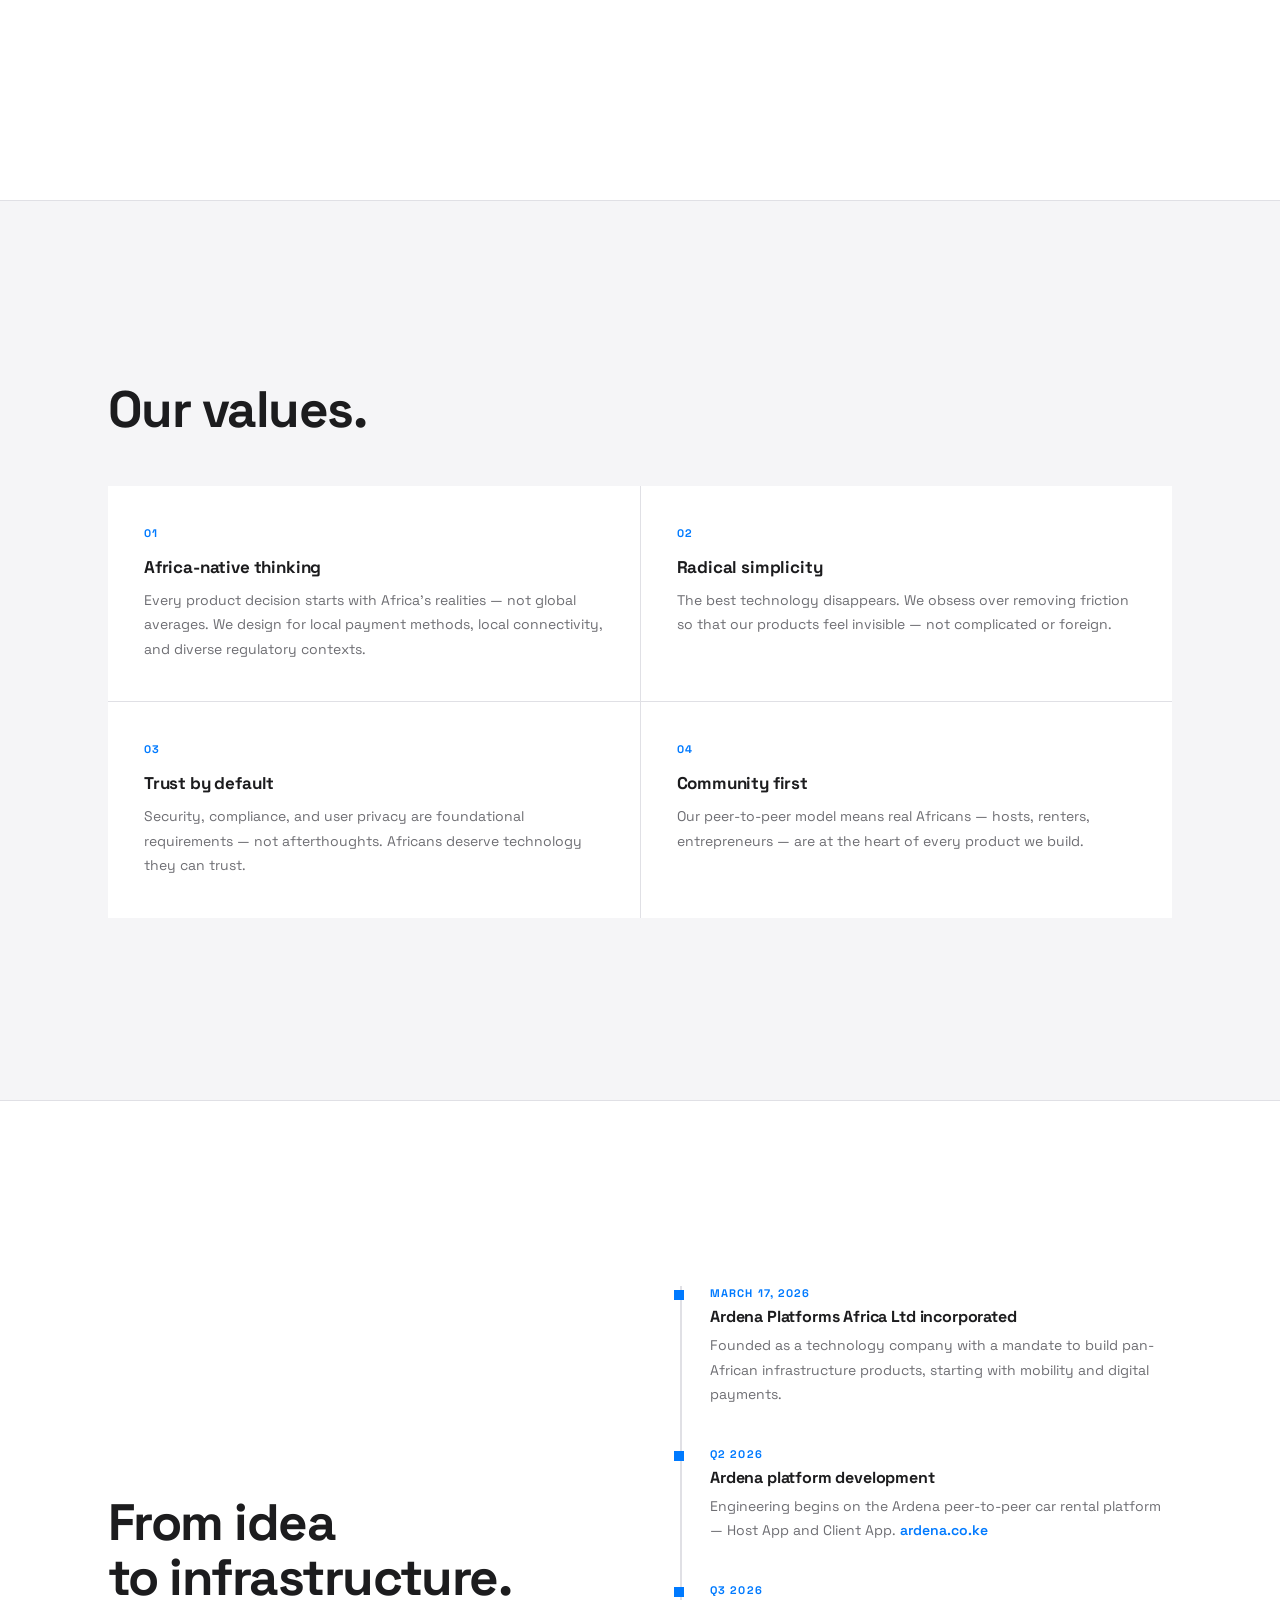
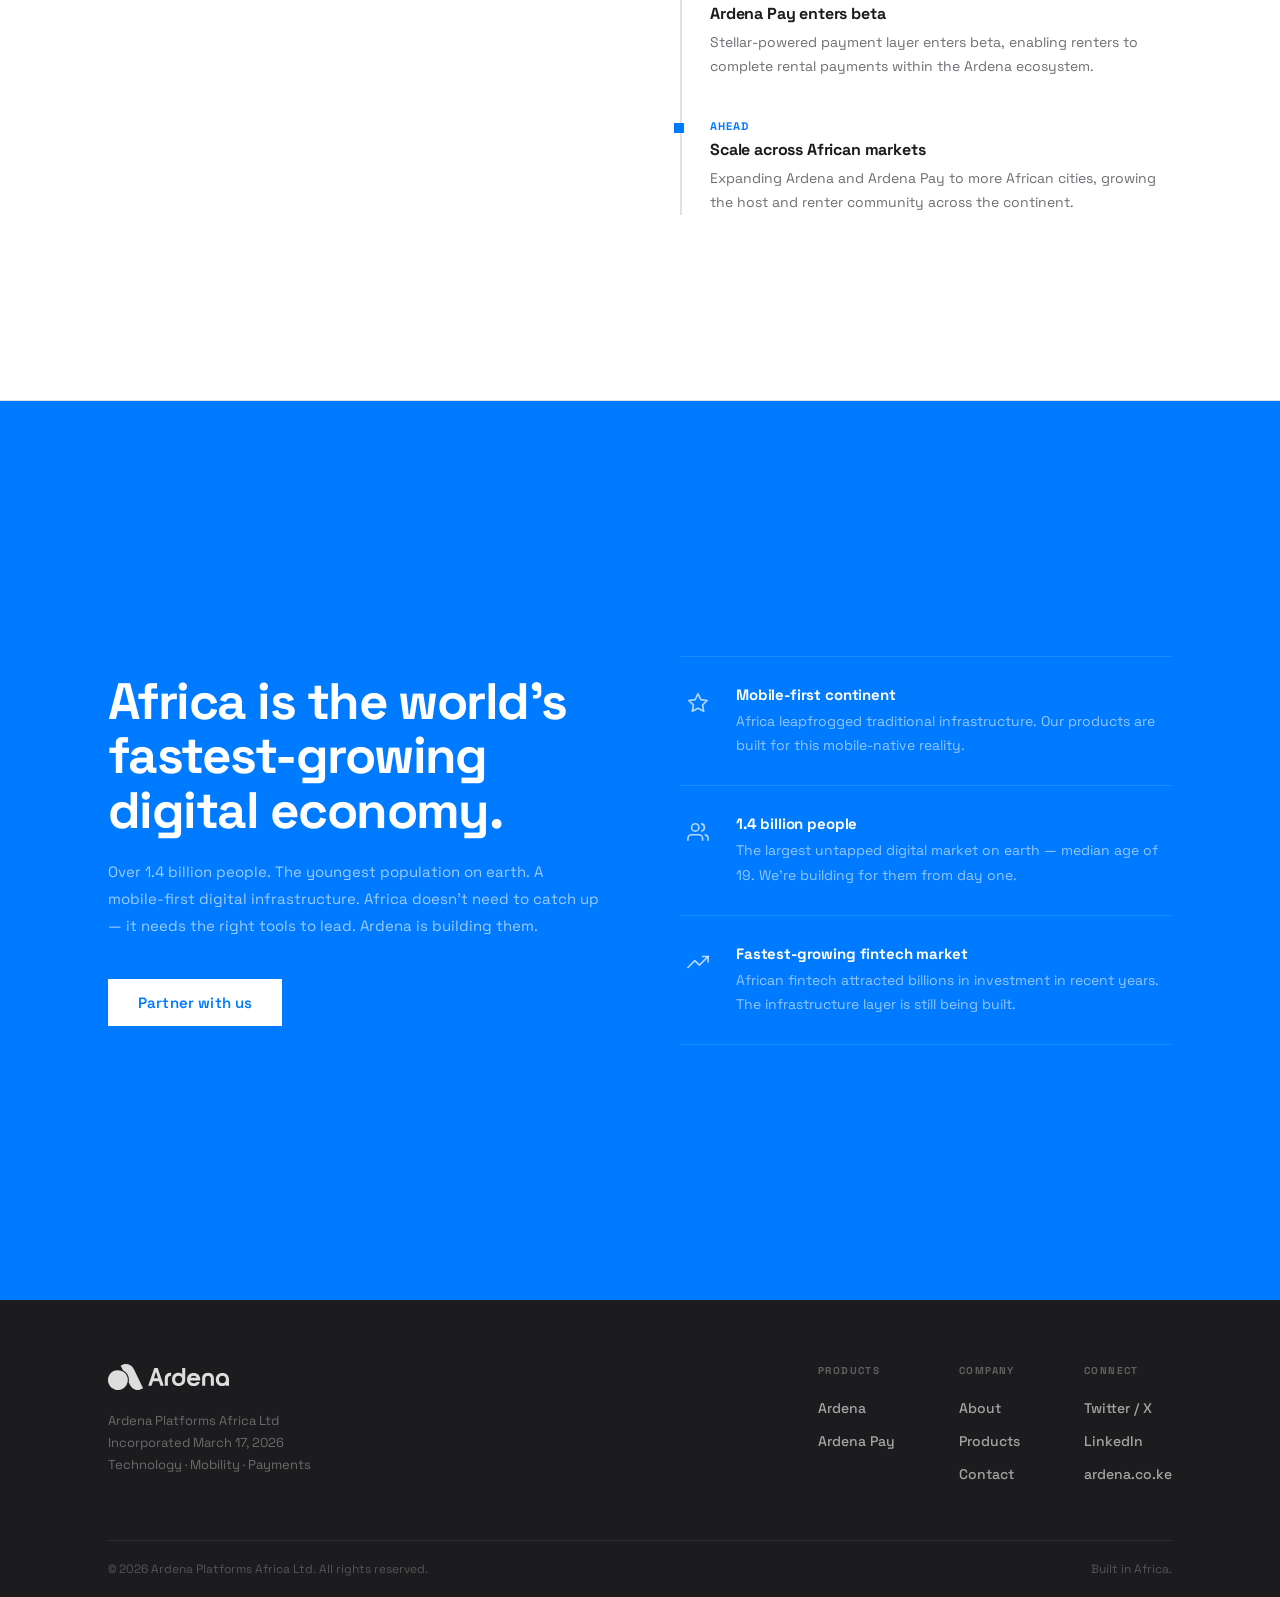
==== commit 785bf6c3: "refactored home page" ====
--- a/about.html
+++ b/about.html
@@ -13,7 +13,7 @@
 
   <header class="nav-wrapper" id="nav">
     <nav class="nav container">
-      <a href="/contact" class="nav-partner">
+      <a href="/partner" class="nav-partner">
         Partner with us
         <svg width="13" height="13" viewBox="0 0 16 16" fill="none"><path d="M3 8h10M9 4l4 4-4 4" stroke="currentColor" stroke-width="1.6" stroke-linecap="round" stroke-linejoin="round"/></svg>
       </a>
@@ -36,7 +36,7 @@
     <a href="/about" class="active">About</a>
     <a href="/products">Products</a>
     <a href="/contact">Contact</a>
-    <a href="/contact" class="btn btn-blue btn-full" style="margin-top:12px;">Partner with us</a>
+    <a href="/partner" class="btn btn-blue btn-full" style="margin-top:12px;">Partner with us</a>
   </div>
 
   <!-- ① PAGE HERO -->
--- a/styles.css
+++ b/styles.css
@@ -152,10 +152,10 @@
   top: 0; left: 0; right: 0;
   z-index: 200;
   height: var(--nav-h);
-  background: rgba(255,255,255,0.92);
-  backdrop-filter: blur(20px) saturate(180%);
-  -webkit-backdrop-filter: blur(20px) saturate(180%);
-  border-bottom: 1px solid var(--border);
+  background: rgba(255,255,255,0.72);
+  backdrop-filter: blur(24px) saturate(200%);
+  -webkit-backdrop-filter: blur(24px) saturate(200%);
+  border-bottom: none;
   transition: box-shadow 0.3s var(--ease);
 }
 
@@ -327,6 +327,22 @@
   max-width: 860px;
 }
 
+#heroTitle {
+  display: block;
+  transition: opacity 0.36s var(--ease), transform 0.36s var(--ease-out);
+}
+
+#heroTitle.title-exit {
+  opacity: 0;
+  transform: translateY(18px);
+}
+
+#heroTitle.title-enter {
+  opacity: 0;
+  transform: translateY(-18px);
+  transition: none;
+}
+
 .hero-sub {
   max-width: 560px;
   margin-bottom: 44px;
@@ -1033,6 +1049,277 @@
 }
 
 /* ============================================
+   PARTNER PAGE
+   ============================================ */
+
+.partner-pill {
+  display: inline-flex;
+  align-items: center;
+  gap: 8px;
+  font-size: 11px;
+  font-weight: 700;
+  letter-spacing: 0.08em;
+  text-transform: uppercase;
+  color: var(--blue);
+  background: rgba(0,122,255,0.07);
+  border: 1px solid rgba(0,122,255,0.14);
+  border-radius: 100px;
+  padding: 6px 16px;
+  margin-bottom: 28px;
+}
+
+.partner-pill::before {
+  content: '';
+  width: 6px;
+  height: 6px;
+  background: var(--blue);
+  border-radius: 50%;
+  flex-shrink: 0;
+}
+
+.partner-hero-grid {
+  display: grid;
+  grid-template-columns: 1fr 1fr;
+  gap: 80px;
+  align-items: center;
+  width: 100%;
+}
+
+/* Raise card */
+.raise-card {
+  border: 1px solid var(--border);
+  padding: 44px;
+  background: var(--white);
+}
+
+.raise-amount {
+  font-size: 68px;
+  font-weight: 700;
+  color: var(--black);
+  line-height: 1;
+  letter-spacing: -0.04em;
+}
+
+.raise-type {
+  font-size: 11px;
+  font-weight: 700;
+  letter-spacing: 0.08em;
+  text-transform: uppercase;
+  color: var(--muted);
+  margin-top: 10px;
+}
+
+.raise-divider {
+  height: 1px;
+  background: var(--border);
+  margin: 28px 0;
+}
+
+.raise-meta {
+  display: grid;
+  grid-template-columns: 1fr 1fr;
+  gap: 24px 32px;
+}
+
+.raise-meta-item {
+  display: flex;
+  flex-direction: column;
+  gap: 6px;
+}
+
+.raise-meta-key {
+  font-size: 10px;
+  font-weight: 700;
+  text-transform: uppercase;
+  letter-spacing: 0.08em;
+  color: var(--muted);
+}
+
+.raise-meta-val {
+  font-size: 14px;
+  font-weight: 600;
+  color: var(--black);
+}
+
+.raise-status-open {
+  display: inline-flex;
+  align-items: center;
+  gap: 7px;
+  color: #16a34a;
+}
+
+.raise-status-open::before {
+  content: '';
+  width: 7px;
+  height: 7px;
+  background: #16a34a;
+  border-radius: 50%;
+  flex-shrink: 0;
+}
+
+/* Partner types section header */
+.partner-types-head {
+  display: grid;
+  grid-template-columns: 1fr 1fr;
+  gap: 60px;
+  align-items: start;
+  margin-bottom: 48px;
+}
+
+/* Bento grid */
+.bento-grid {
+  display: grid;
+  grid-template-columns: 1fr 1fr;
+  gap: 1px;
+  background: var(--border);
+  width: 100%;
+}
+
+.bento-card {
+  background: var(--white);
+  padding: 52px 48px;
+  position: relative;
+  overflow: hidden;
+}
+
+.bento-card-fleet {
+  grid-row: span 2;
+}
+
+.bento-num {
+  font-size: 96px;
+  font-weight: 700;
+  color: var(--black);
+  opacity: 0.04;
+  position: absolute;
+  top: -8px;
+  right: 20px;
+  line-height: 1;
+  letter-spacing: -0.05em;
+  pointer-events: none;
+  user-select: none;
+}
+
+.bento-icon {
+  width: 48px;
+  height: 48px;
+  border: 1px solid var(--border);
+  display: flex;
+  align-items: center;
+  justify-content: center;
+  margin-bottom: 24px;
+  color: var(--black);
+  flex-shrink: 0;
+}
+
+.bento-card h3 {
+  font-size: 22px;
+  font-weight: 700;
+  color: var(--black);
+  margin-bottom: 14px;
+  letter-spacing: -0.01em;
+}
+
+.bento-card p {
+  font-size: 15px;
+  line-height: 1.78;
+  color: var(--muted);
+  margin: 0;
+}
+
+.bento-card p + p {
+  margin-top: 14px;
+}
+
+.bento-tags {
+  display: flex;
+  flex-wrap: wrap;
+  gap: 8px;
+  margin-top: 28px;
+}
+
+.bento-tag {
+  font-size: 11px;
+  font-weight: 600;
+  letter-spacing: 0.04em;
+  text-transform: uppercase;
+  color: var(--muted);
+  border: 1px solid var(--border);
+  padding: 5px 12px;
+}
+
+/* Investor deck section */
+.deck-grid {
+  display: grid;
+  grid-template-columns: 1fr 1fr;
+  gap: 80px;
+  align-items: center;
+  width: 100%;
+}
+
+.deck-form .fgroup label {
+  color: rgba(255,255,255,0.65);
+}
+
+.input-white {
+  width: 100%;
+  padding: 12px 16px;
+  font-family: inherit;
+  font-size: 15px;
+  font-weight: 400;
+  background: rgba(255,255,255,0.1);
+  border: 1px solid rgba(255,255,255,0.18);
+  color: var(--white);
+  outline: none;
+  transition: border-color 0.2s var(--ease);
+  -webkit-appearance: none;
+  appearance: none;
+  border-radius: 0;
+  box-sizing: border-box;
+}
+
+.input-white::placeholder {
+  color: rgba(255,255,255,0.3);
+}
+
+.input-white:focus {
+  border-color: rgba(255,255,255,0.55);
+}
+
+.input-white option {
+  background: var(--black);
+  color: var(--white);
+}
+
+/* Success message overrides for blue bg */
+.deck-success {
+  background: transparent;
+  border: 1px solid rgba(255,255,255,0.18);
+  padding: 48px 40px;
+  text-align: center;
+}
+
+.deck-success .success-icon {
+  border-color: rgba(255,255,255,0.25);
+  color: var(--white);
+}
+
+.deck-success h3 { color: var(--white); }
+.deck-success p  { color: rgba(255,255,255,0.6); }
+
+/* Outline button */
+.btn-outline {
+  background: transparent;
+  border: 1px solid var(--border);
+  color: var(--black);
+}
+
+.btn-outline:hover {
+  border-color: rgba(28,28,30,0.4);
+  color: var(--black);
+}
+
+/* ============================================
    RESPONSIVE
    ============================================ */
 @media (max-width: 1024px) {
@@ -1042,7 +1329,13 @@
   .why-grid,
   .contact-grid,
   .faq-inner,
-  .prod-detail-grid { grid-template-columns: 1fr; gap: 48px; }
+  .prod-detail-grid,
+  .partner-hero-grid,
+  .partner-types-head,
+  .deck-grid { grid-template-columns: 1fr; gap: 48px; }
+
+  .bento-grid { grid-template-columns: 1fr; }
+  .bento-card-fleet { grid-row: auto; }
 
   .faq-left { position: static; }
 
@@ -1074,6 +1367,9 @@
 
   .form-row { grid-template-columns: 1fr; }
   .cform-bordered { padding: 24px 20px; }
+  .bento-card { padding: 36px 28px; }
+  .raise-card { padding: 32px 24px; }
+  .raise-amount { font-size: 52px; }
 
   .footer-main { flex-direction: column; gap: 40px; }
   .footer-cols { flex-wrap: wrap; gap: 36px; }
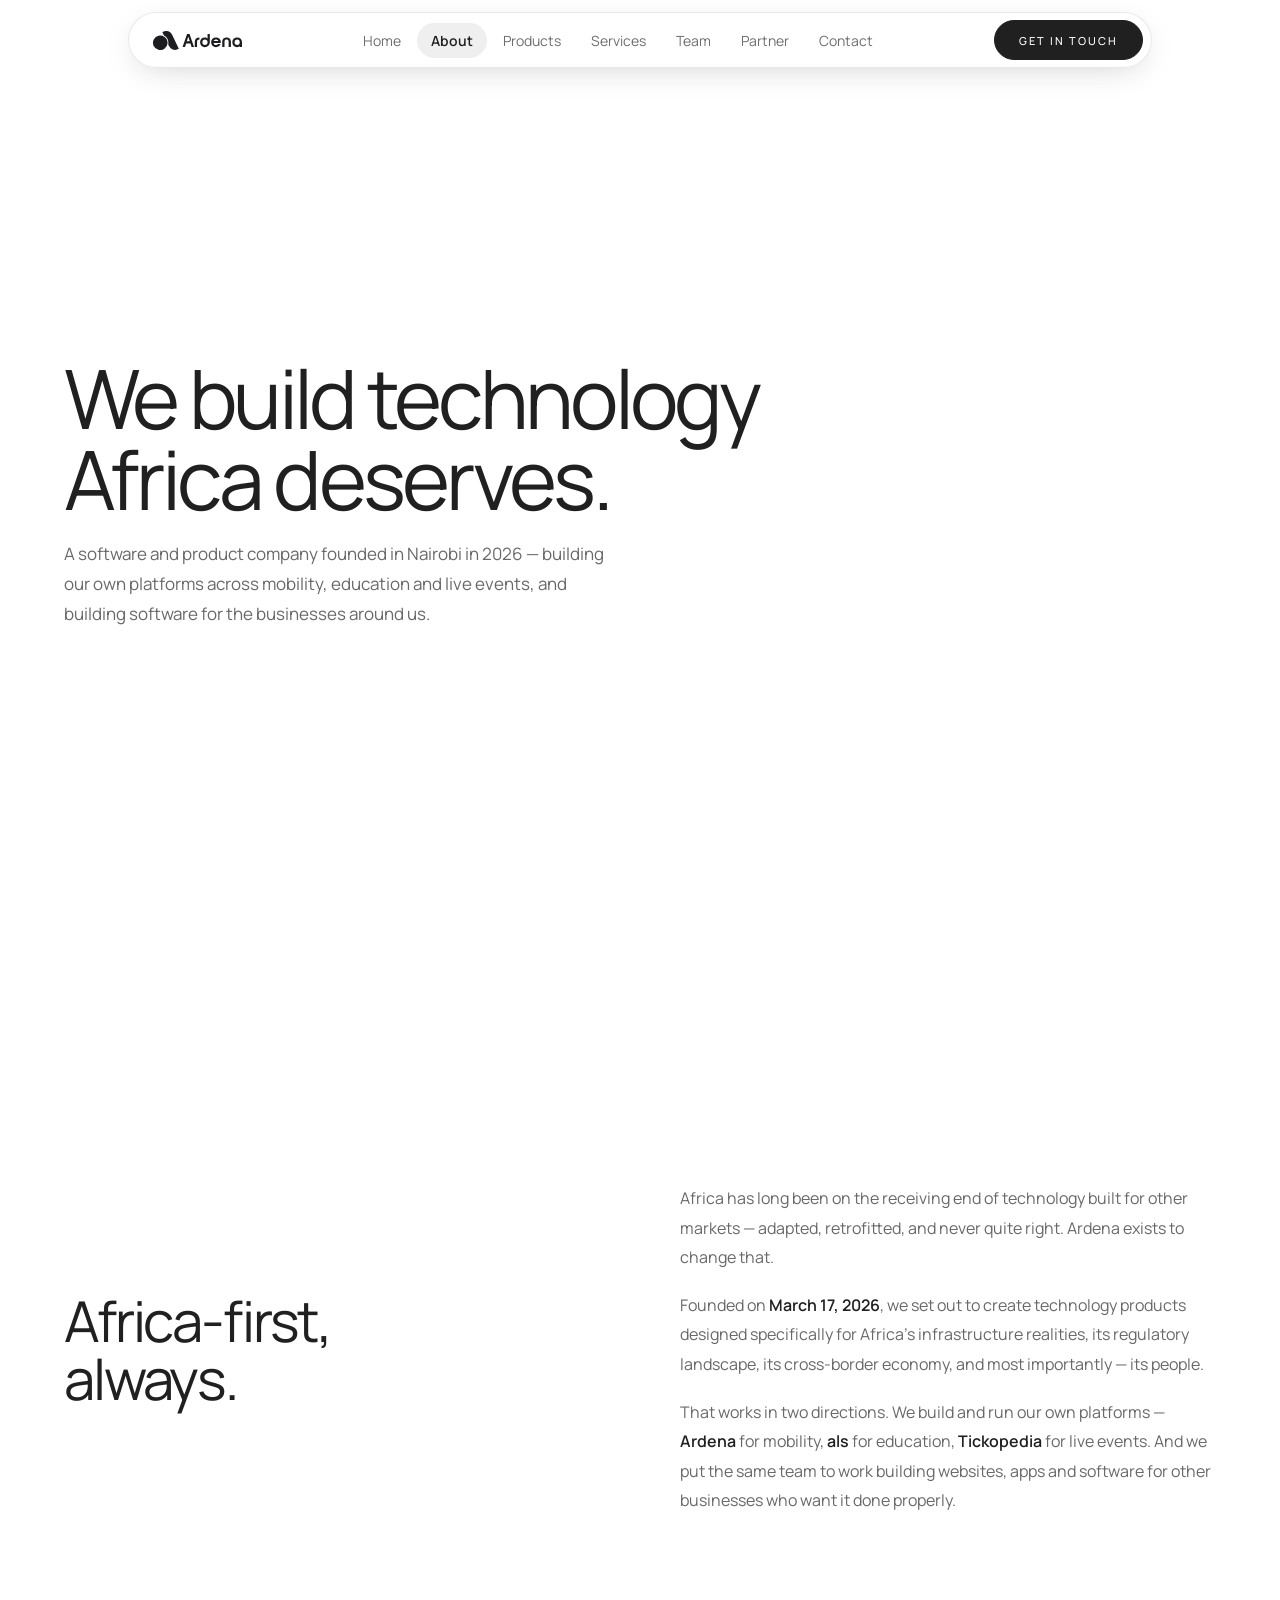
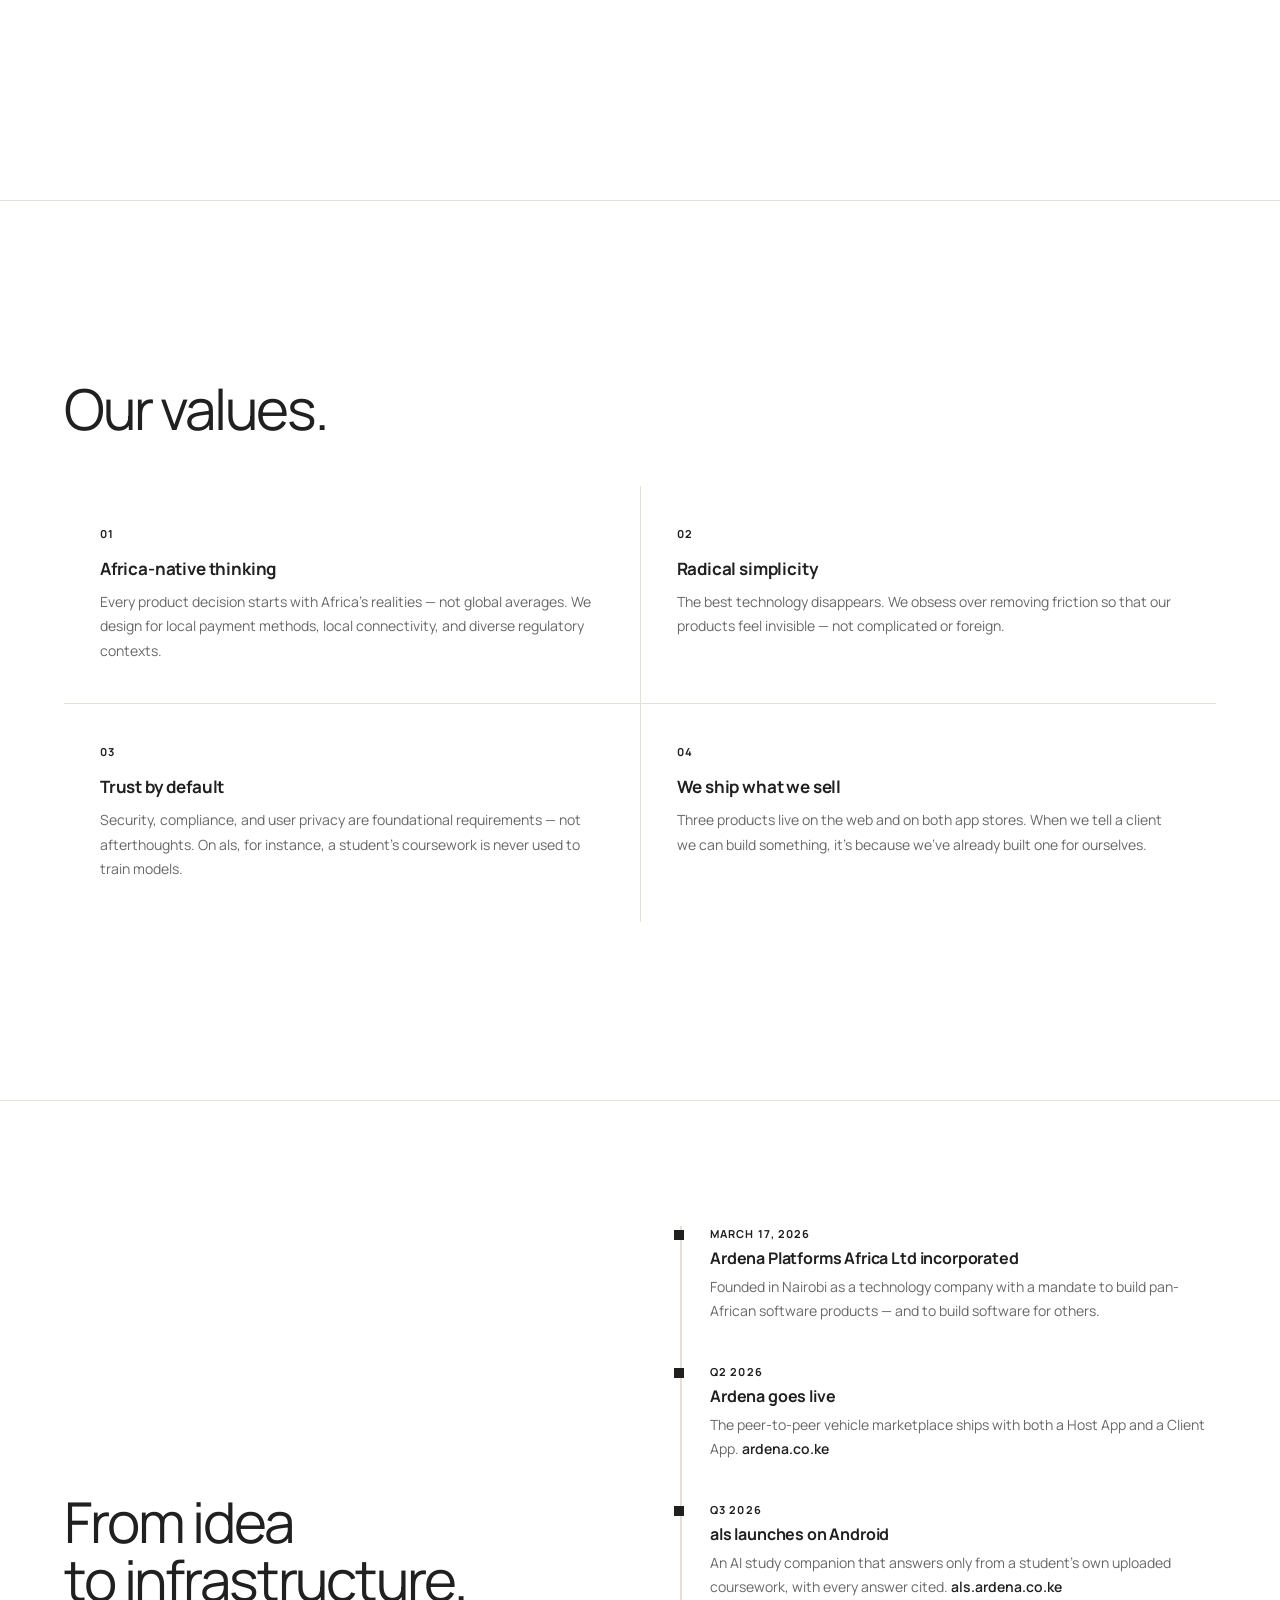
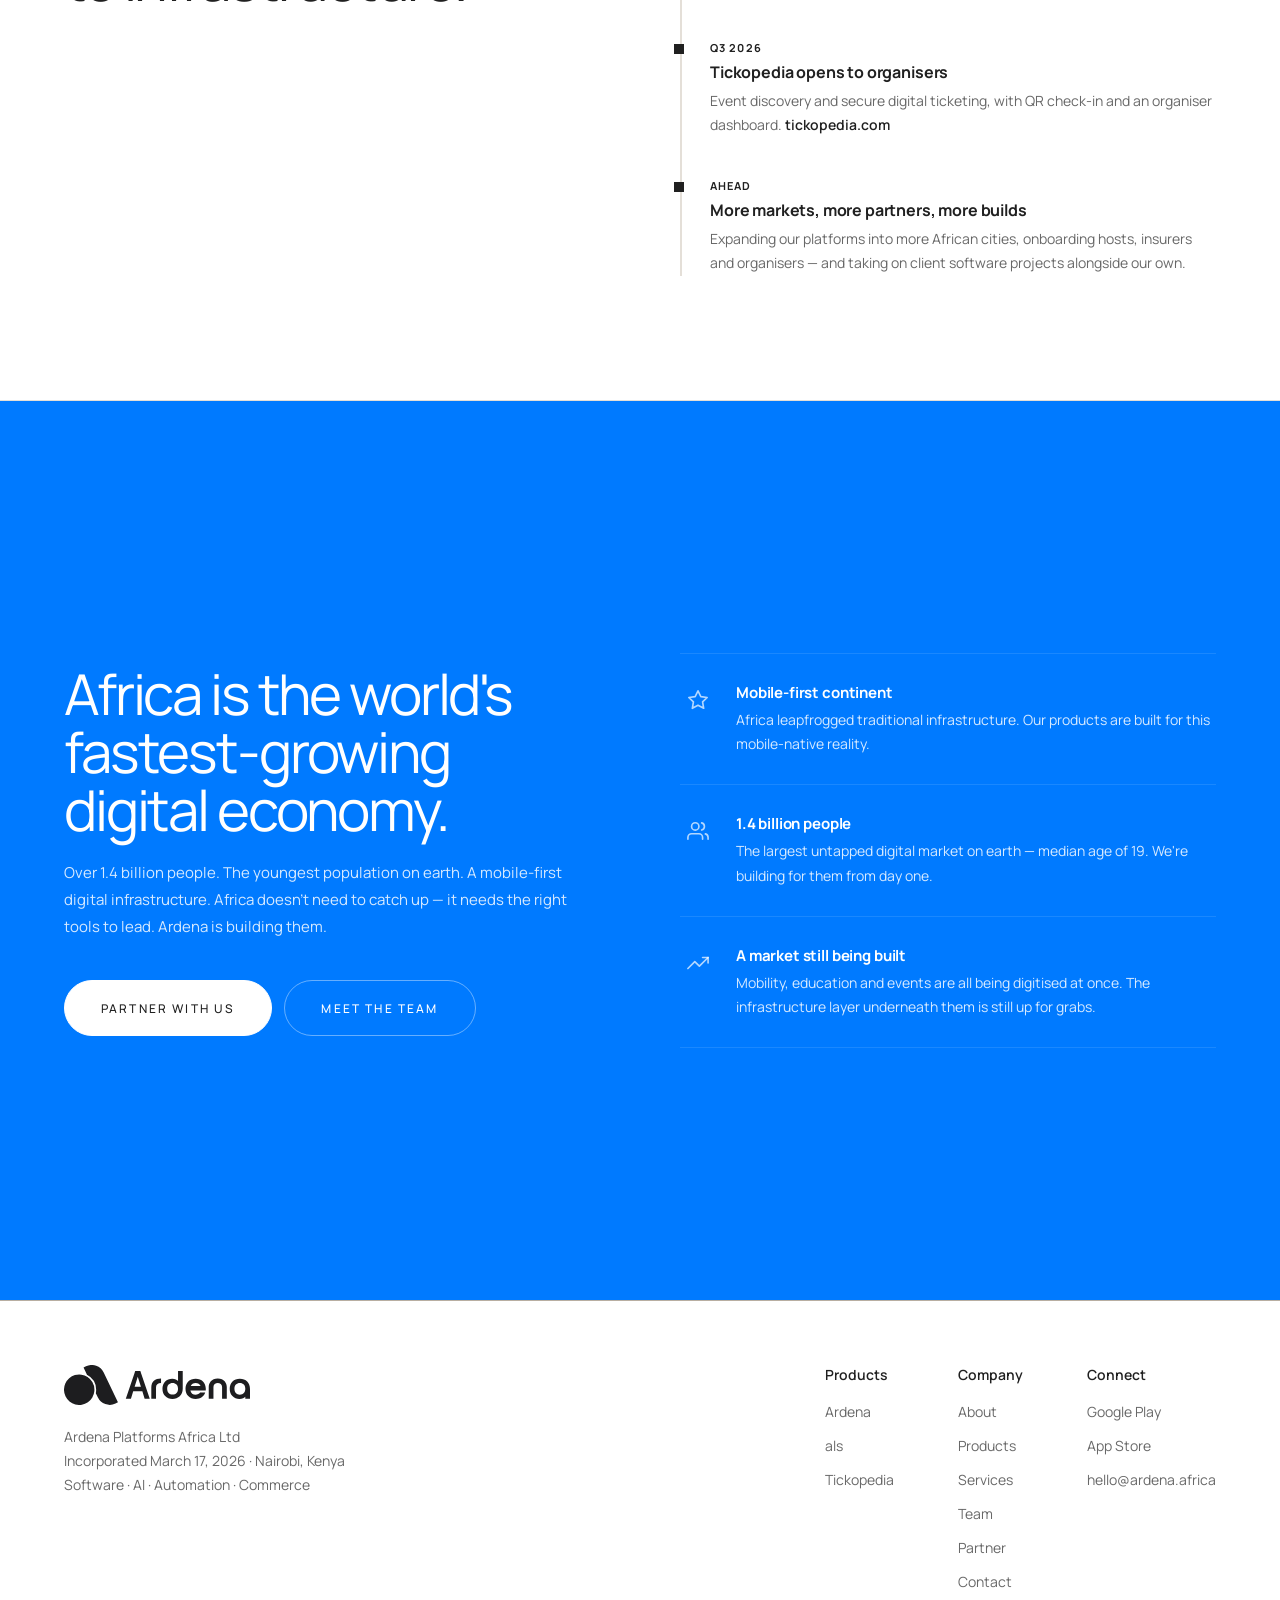
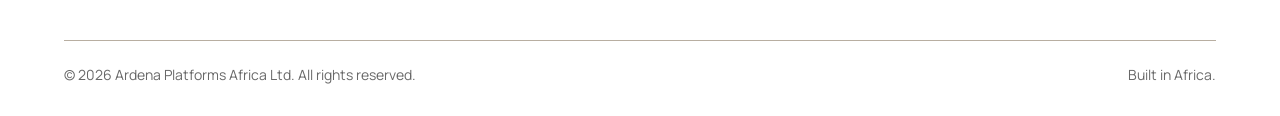
==== commit 0a414f8d: "Redesign site on the Oryne design system; add Services page - Manrope + DM Serif Display type, charc" ====
--- a/about.html
+++ b/about.html
@@ -3,30 +3,47 @@
 <head>
   <meta charset="UTF-8" />
   <meta name="viewport" content="width=device-width, initial-scale=1.0" />
+
   <title>About — Ardena Platforms Africa Ltd</title>
+  <meta name="description" content="Ardena Platforms Africa Ltd is a software and product company incorporated in Kenya on 17 March 2026. We build Ardena, als and Tickopedia — and software for businesses across Africa." />
+  <link rel="canonical" href="https://corp.ardena.co.ke/about" />
+  <meta name="robots" content="index, follow, max-image-preview:large, max-snippet:-1" />
+  <meta name="theme-color" content="#007AFF" />
+
+  <meta property="og:type" content="website" />
+  <meta property="og:site_name" content="Ardena Platforms Africa Ltd" />
+  <meta property="og:title" content="About — Ardena Platforms Africa Ltd" />
+  <meta property="og:description" content="A Nairobi software and product company building Ardena, als and Tickopedia — and software for businesses across Africa." />
+  <meta property="og:url" content="https://corp.ardena.co.ke/about" />
+  <meta property="og:locale" content="en_KE" />
+  <meta name="twitter:card" content="summary_large_image" />
+
+  <link rel="icon" href="assets/ardena.svg" type="image/svg+xml" />
   <link rel="preconnect" href="https://fonts.googleapis.com" />
   <link rel="preconnect" href="https://fonts.gstatic.com" crossorigin />
-  <link href="https://fonts.googleapis.com/css2?family=Space+Grotesk:wght@300;400;500;600;700&display=swap" rel="stylesheet" />
+  <link href="https://fonts.googleapis.com/css2?family=DM+Serif+Display:ital@0;1&family=Manrope:wght@300..800&display=swap" rel="stylesheet" />
   <link rel="stylesheet" href="styles.css" />
 </head>
 <body>
 
   <header class="nav-wrapper" id="nav">
     <nav class="nav container">
-      <a href="/partner" class="nav-partner">
-        Partner with us
-        <svg width="13" height="13" viewBox="0 0 16 16" fill="none"><path d="M3 8h10M9 4l4 4-4 4" stroke="currentColor" stroke-width="1.6" stroke-linecap="round" stroke-linejoin="round"/></svg>
+      <a href="/" class="nav-logo" aria-label="Ardena Platforms Africa Ltd — home">
+        <img src="assets/ardena.svg" alt="Ardena Platforms Africa Ltd" width="98" height="21" />
       </a>
       <div class="nav-center">
         <a href="/">Home</a>
         <a href="/about" class="active">About</a>
         <a href="/products">Products</a>
+        <a href="/services">Services</a>
+        <a href="/team">Team</a>
+        <a href="/partner">Partner</a>
         <a href="/contact">Contact</a>
       </div>
       <div class="nav-right">
         <a href="/contact" class="btn btn-blue">Get in touch</a>
       </div>
-      <button class="nav-toggle" id="navToggle" aria-label="Menu">
+      <button class="nav-toggle" id="navToggle" aria-label="Menu" aria-expanded="false" aria-controls="navDrawer">
         <span></span><span></span><span></span>
       </button>
     </nav>
@@ -35,19 +52,23 @@
     <a href="/">Home</a>
     <a href="/about" class="active">About</a>
     <a href="/products">Products</a>
+    <a href="/services">Services</a>
+    <a href="/team">Team</a>
+    <a href="/partner">Partner</a>
     <a href="/contact">Contact</a>
-    <a href="/partner" class="btn btn-blue btn-full" style="margin-top:12px;">Partner with us</a>
+    <a href="/contact" class="btn btn-blue btn-full" style="margin-top:12px;">Get in touch</a>
   </div>
 
   <!-- ① PAGE HERO -->
   <section class="page-hero bg-grey">
     <div class="container">
-        <h1 class="heading-xl page-hero-heading hero-anim" style="animation-delay:.1s">
+      <h1 class="heading-xl page-hero-heading hero-anim" style="animation-delay:.1s">
         We build technology<br />Africa deserves.
       </h1>
       <p class="body-lg page-hero-sub hero-anim" style="animation-delay:.24s">
-        A technology company founded in 2026, building transformative products
-        for Africa's mobility and digital payments ecosystem.
+        A software and product company founded in Nairobi in 2026 — building our
+        own platforms across mobility, education and live events, and building
+        software for the businesses around us.
       </p>
     </div>
   </section>
@@ -72,8 +93,11 @@
             most importantly — its people.
           </p>
           <p>
-            Our mission is to build the digital infrastructure layer that powers a
-            new Africa: one that moves faster, transacts freely, and owns its future.
+            That works in two directions. We build and run our own platforms —
+            <strong>Ardena</strong> for mobility, <strong>als</strong> for
+            education, <strong>Tickopedia</strong> for live events. And we put the
+            same team to work building websites, apps and software for other
+            businesses who want it done properly.
           </p>
         </div>
       </div>
@@ -98,12 +122,12 @@
         <div class="value-card">
           <div class="value-num">03</div>
           <h4>Trust by default</h4>
-          <p>Security, compliance, and user privacy are foundational requirements — not afterthoughts. Africans deserve technology they can trust.</p>
+          <p>Security, compliance, and user privacy are foundational requirements — not afterthoughts. On als, for instance, a student's coursework is never used to train models.</p>
         </div>
         <div class="value-card">
           <div class="value-num">04</div>
-          <h4>Community first</h4>
-          <p>Our peer-to-peer model means real Africans — hosts, renters, entrepreneurs — are at the heart of every product we build.</p>
+          <h4>We ship what we sell</h4>
+          <p>Three products live on the web and on both app stores. When we tell a client we can build something, it's because we've already built one for ourselves.</p>
         </div>
       </div>
     </div>
@@ -121,25 +145,31 @@
             <div class="timeline-dot"></div>
             <div class="timeline-date">March 17, 2026</div>
             <div class="timeline-title">Ardena Platforms Africa Ltd incorporated</div>
-            <p class="timeline-desc">Founded as a technology company with a mandate to build pan-African infrastructure products, starting with mobility and digital payments.</p>
+            <p class="timeline-desc">Founded in Nairobi as a technology company with a mandate to build pan-African software products — and to build software for others.</p>
           </div>
           <div class="timeline-item">
             <div class="timeline-dot"></div>
             <div class="timeline-date">Q2 2026</div>
-            <div class="timeline-title">Ardena platform development</div>
-            <p class="timeline-desc">Engineering begins on the Ardena peer-to-peer car rental platform — Host App and Client App. <a href="https://ardena.co.ke" target="_blank" style="color:var(--blue);font-weight:600;">ardena.co.ke</a></p>
+            <div class="timeline-title">Ardena goes live</div>
+            <p class="timeline-desc">The peer-to-peer vehicle marketplace ships with both a Host App and a Client App. <a href="https://ardena.co.ke" target="_blank" rel="noopener" style="color:var(--blue);font-weight:600;">ardena.co.ke</a></p>
           </div>
           <div class="timeline-item">
             <div class="timeline-dot"></div>
             <div class="timeline-date">Q3 2026</div>
-            <div class="timeline-title">Ardena Pay enters beta</div>
-            <p class="timeline-desc">Stellar-powered payment layer enters beta, enabling renters to complete rental payments within the Ardena ecosystem.</p>
+            <div class="timeline-title">als launches on Android</div>
+            <p class="timeline-desc">An AI study companion that answers only from a student's own uploaded coursework, with every answer cited. <a href="https://als.ardena.co.ke" target="_blank" rel="noopener" style="color:var(--blue);font-weight:600;">als.ardena.co.ke</a></p>
+          </div>
+          <div class="timeline-item">
+            <div class="timeline-dot"></div>
+            <div class="timeline-date">Q3 2026</div>
+            <div class="timeline-title">Tickopedia opens to organisers</div>
+            <p class="timeline-desc">Event discovery and secure digital ticketing, with QR check-in and an organiser dashboard. <a href="https://tickopedia.com" target="_blank" rel="noopener" style="color:var(--blue);font-weight:600;">tickopedia.com</a></p>
           </div>
           <div class="timeline-item">
             <div class="timeline-dot"></div>
             <div class="timeline-date">Ahead</div>
-            <div class="timeline-title">Scale across African markets</div>
-            <p class="timeline-desc">Expanding Ardena and Ardena Pay to more African cities, growing the host and renter community across the continent.</p>
+            <div class="timeline-title">More markets, more partners, more builds</div>
+            <p class="timeline-desc">Expanding our platforms into more African cities, onboarding hosts, insurers and organisers — and taking on client software projects alongside our own.</p>
           </div>
         </div>
       </div>
@@ -157,14 +187,15 @@
             A mobile-first digital infrastructure. Africa doesn't need to
             catch up — it needs the right tools to lead. Ardena is building them.
           </p>
-          <div data-anim="left" style="--delay:240ms">
-            <a href="/contact" class="btn btn-white btn-lg">Partner with us</a>
+          <div data-anim="left" style="--delay:240ms;display:flex;gap:12px;flex-wrap:wrap;">
+            <a href="/partner" class="btn btn-white btn-lg">Partner with us</a>
+            <a href="/team" class="btn btn-outline-white btn-lg">Meet the team</a>
           </div>
         </div>
         <div class="why-items" data-anim="right" style="--delay:120ms">
           <div class="why-item">
             <div class="why-icon">
-              <svg width="22" height="22" viewBox="0 0 24 24" fill="none">
+              <svg width="22" height="22" viewBox="0 0 24 24" fill="none" aria-hidden="true">
                 <path d="M12 2L15.09 8.26L22 9.27L17 14.14L18.18 21.02L12 17.77L5.82 21.02L7 14.14L2 9.27L8.91 8.26L12 2Z" stroke="currentColor" stroke-width="1.8" stroke-linejoin="round"/>
               </svg>
             </div>
@@ -175,7 +206,7 @@
           </div>
           <div class="why-item">
             <div class="why-icon">
-              <svg width="22" height="22" viewBox="0 0 24 24" fill="none">
+              <svg width="22" height="22" viewBox="0 0 24 24" fill="none" aria-hidden="true">
                 <path d="M17 21v-2a4 4 0 0 0-4-4H5a4 4 0 0 0-4 4v2" stroke="currentColor" stroke-width="1.8" stroke-linecap="round"/>
                 <circle cx="9" cy="7" r="4" stroke="currentColor" stroke-width="1.8"/>
                 <path d="M23 21v-2a4 4 0 0 0-3-3.87M16 3.13a4 4 0 0 1 0 7.75" stroke="currentColor" stroke-width="1.8" stroke-linecap="round"/>
@@ -188,14 +219,14 @@
           </div>
           <div class="why-item">
             <div class="why-icon">
-              <svg width="22" height="22" viewBox="0 0 24 24" fill="none">
+              <svg width="22" height="22" viewBox="0 0 24 24" fill="none" aria-hidden="true">
                 <polyline points="23 6 13.5 15.5 8.5 10.5 1 18" stroke="currentColor" stroke-width="1.8" stroke-linecap="round" stroke-linejoin="round"/>
                 <polyline points="17 6 23 6 23 12" stroke="currentColor" stroke-width="1.8" stroke-linecap="round" stroke-linejoin="round"/>
               </svg>
             </div>
             <div class="why-text">
-              <h4>Fastest-growing fintech market</h4>
-              <p>African fintech attracted billions in investment in recent years. The infrastructure layer is still being built.</p>
+              <h4>A market still being built</h4>
+              <p>Mobility, education and events are all being digitised at once. The infrastructure layer underneath them is still up for grabs.</p>
             </div>
           </div>
         </div>
@@ -209,12 +240,12 @@
       <div class="footer-main">
         <div>
           <div class="footer-logo-wrap">
-            <a href="/"><img src="assets/ardena.svg" alt="Ardena Platforms" class="footer-logo" /></a>
+            <a href="/"><img src="assets/ardena.svg" alt="Ardena Platforms Africa Ltd" class="footer-logo" /></a>
           </div>
           <p class="footer-tagline">
             Ardena Platforms Africa Ltd<br />
-            Incorporated March 17, 2026<br />
-            Technology · Mobility · Payments
+            Incorporated March 17, 2026 &middot; Nairobi, Kenya<br />
+            Software &middot; AI &middot; Automation &middot; Commerce
           </p>
         </div>
         <div class="footer-cols">
@@ -222,7 +253,8 @@
             <h5>Products</h5>
             <ul>
               <li><a href="https://ardena.co.ke" target="_blank" rel="noopener">Ardena</a></li>
-              <li><a href="/products">Ardena Pay</a></li>
+              <li><a href="https://als.ardena.co.ke" target="_blank" rel="noopener">als</a></li>
+              <li><a href="https://tickopedia.com" target="_blank" rel="noopener">Tickopedia</a></li>
             </ul>
           </div>
           <div class="footer-col">
@@ -230,15 +262,18 @@
             <ul>
               <li><a href="/about">About</a></li>
               <li><a href="/products">Products</a></li>
+              <li><a href="/services">Services</a></li>
+              <li><a href="/team">Team</a></li>
+              <li><a href="/partner">Partner</a></li>
               <li><a href="/contact">Contact</a></li>
             </ul>
           </div>
           <div class="footer-col">
             <h5>Connect</h5>
             <ul>
-              <li><a href="#">Twitter / X</a></li>
-              <li><a href="#">LinkedIn</a></li>
-              <li><a href="https://ardena.co.ke" target="_blank" rel="noopener">ardena.co.ke</a></li>
+              <li><a href="https://play.google.com/store/apps/dev?id=6656048407762494190" target="_blank" rel="noopener">Google Play</a></li>
+              <li><a href="https://apps.apple.com/ke/developer/ardena-platforms-africa-ltd/id6771888695" target="_blank" rel="noopener">App Store</a></li>
+              <li><a href="mailto:hello@ardena.africa">hello@ardena.africa</a></li>
             </ul>
           </div>
         </div>
--- a/styles.css
+++ b/styles.css
@@ -5,29 +5,42 @@
 *, *::before, *::after { box-sizing: border-box; margin: 0; padding: 0; }
 
 :root {
-  --blue:    #007AFF;
-  --orange:  #FF6A00;
-  --black:   #1C1C1E;
+  /* Oryne palette: charcoal on white, taupe hairlines. The brand blue is kept
+     only as a name: UI that used it now resolves to charcoal. */
+  --brand-blue: #007AFF;
+  --blue:    #202020;
+  --orange:  #202020;
+  --black:   #202020;
   --white:   #FFFFFF;
-  --bg:      #F5F5F7;
-  --border:  #E0E0E5;
-  --muted:   #6E6E73;
-  --sec:     #3A3A3C;
+  --bg:      #FFFFFF;
+  --border:  #E4DFD8;
+  --line:    #B8AEA1;
+  --muted:   rgba(32,32,32,0.68);
+  --sec:     #3A3A3A;
 
   --ease:    cubic-bezier(0.25, 0.46, 0.45, 0.94);
   --ease-out: cubic-bezier(0.16, 1, 0.3, 1);
-  --nav-h:   60px;
+  --ease-quiet: cubic-bezier(0.22, 0.61, 0.36, 1);
+  --nav-h:   64px;
+
+  /* Same type pairing as oryne.org: Manrope for everything, DM Serif Display for accents. */
+  --font-sans:  'Manrope', ui-sans-serif, system-ui, -apple-system, 'Segoe UI', sans-serif;
+  --font-serif: 'DM Serif Display', Georgia, 'Times New Roman', serif;
 }
 
 html { scroll-behavior: smooth; }
 
 body {
-  font-family: 'Space Grotesk', sans-serif;
+  font-family: var(--font-sans);
   background: var(--white);
   color: var(--black);
   -webkit-font-smoothing: antialiased;
+  -moz-osx-font-smoothing: grayscale;
+  text-rendering: optimizeLegibility;
   overflow-x: hidden;
 }
+
+
 
 a   { color: inherit; text-decoration: none; }
 ul  { list-style: none; }
@@ -70,24 +83,24 @@
 .eyebrow-white::before { background: rgba(255,255,255,0.55); }
 
 .heading-xl {
-  font-size: clamp(44px, 6vw, 80px);
-  font-weight: 700;
-  line-height: 1.02;
+  font-size: clamp(44px, 6.4vw, 92px);
+  font-weight: 400;
+  line-height: 0.98;
+  letter-spacing: -0.045em;
+}
+
+.heading-lg {
+  font-size: clamp(32px, 4.4vw, 60px);
+  font-weight: 400;
+  line-height: 1.03;
+  letter-spacing: -0.04em;
+}
+
+.heading-md {
+  font-size: clamp(26px, 3.2vw, 42px);
+  font-weight: 500;
+  line-height: 1.08;
   letter-spacing: -0.035em;
-}
-
-.heading-lg {
-  font-size: clamp(32px, 4vw, 54px);
-  font-weight: 700;
-  line-height: 1.06;
-  letter-spacing: -0.03em;
-}
-
-.heading-md {
-  font-size: clamp(24px, 3vw, 38px);
-  font-weight: 700;
-  line-height: 1.1;
-  letter-spacing: -0.025em;
 }
 
 .body-lg {
@@ -109,14 +122,14 @@
   display: inline-flex;
   align-items: center;
   gap: 8px;
-  font-family: 'Space Grotesk', sans-serif;
+  font-family: var(--font-sans);
   font-size: 14px;
   font-weight: 600;
   padding: 11px 22px;
   border: none;
   cursor: pointer;
-  border-radius: 0;
-  letter-spacing: 0.01em;
+  border-radius: 999px;
+  letter-spacing: 0.005em;
   transition: background 0.2s var(--ease), color 0.2s var(--ease),
               transform 0.2s var(--ease), box-shadow 0.2s var(--ease);
   white-space: nowrap;
@@ -170,42 +183,41 @@
   justify-content: space-between;
 }
 
-.nav-partner {
+.nav-logo {
   display: inline-flex;
   align-items: center;
-  gap: 7px;
-  font-size: 14px;
-  font-weight: 600;
-  color: var(--black);
-  letter-spacing: -0.01em;
   flex-shrink: 0;
-  transition: color 0.18s;
-}
-
-.nav-partner:hover { color: var(--blue); }
-
-.nav-partner svg { transition: transform 0.2s var(--ease); }
-.nav-partner:hover svg { transform: translateX(3px); }
+  transition: opacity 0.18s var(--ease);
+}
+
+.nav-logo img {
+  height: 21px;
+  width: auto;
+  display: block;
+}
+
+.nav-logo:hover { opacity: 0.62; }
 
 .nav-center {
   display: flex;
   align-items: center;
-  gap: 4px;
+  gap: 2px;
 }
 
 .nav-center a {
   font-size: 13.5px;
   font-weight: 500;
   color: var(--muted);
-  padding: 6px 14px;
+  padding: 6px 13px;
   position: relative;
   transition: color 0.18s;
+  white-space: nowrap;
 }
 
 .nav-center a::after {
   content: '';
   position: absolute;
-  bottom: 0; left: 14px; right: 14px;
+  bottom: 0; left: 13px; right: 13px;
   height: 1.5px;
   background: var(--black);
   transform: scaleX(0);
@@ -305,42 +317,23 @@
   padding-top: var(--nav-h);
   display: flex;
   align-items: center;
-  background: var(--bg);
+  background: var(--white);
   position: relative;
   overflow: hidden;
+  border-bottom: 1px solid var(--border);
 }
 
 .hero-content { position: relative; z-index: 2; }
 
-/* Subtle background accent */
-.hero::before {
-  content: '';
-  position: absolute;
-  top: -200px; right: -200px;
-  width: 600px; height: 600px;
-  background: radial-gradient(circle, rgba(0,122,255,0.04) 0%, transparent 70%);
-  pointer-events: none;
-}
-
 .hero-headline {
-  margin-bottom: 28px;
-  max-width: 860px;
-}
-
-#heroTitle {
-  display: block;
-  transition: opacity 0.36s var(--ease), transform 0.36s var(--ease-out);
-}
-
-#heroTitle.title-exit {
-  opacity: 0;
-  transform: translateY(18px);
-}
-
-#heroTitle.title-enter {
-  opacity: 0;
-  transform: translateY(-18px);
-  transition: none;
+  font-family: var(--font-sans);
+  font-size: clamp(46px, 7vw, 108px);
+  font-weight: 400;
+  line-height: 0.97;
+  letter-spacing: -0.045em;
+  color: var(--black);
+  margin-bottom: 32px;
+  max-width: 900px;
 }
 
 .hero-sub {
@@ -363,6 +356,9 @@
   background: var(--bg);
   border-bottom: 1px solid var(--border);
 }
+
+.page-hero.bg-white { background: var(--white); }
+.page-hero.bg-grey  { background: var(--bg); }
 
 .page-hero-heading {
   max-width: 760px;
@@ -470,14 +466,6 @@
 .prod-card:hover { background: var(--bg); }
 .prod-card:hover::after { transform: scaleX(1); }
 
-.prod-card-tag {
-  font-size: 11px;
-  font-weight: 700;
-  letter-spacing: 0.12em;
-  text-transform: uppercase;
-  margin-bottom: 20px;
-}
-
 .prod-card-icon {
   width: 52px;
   height: 52px;
@@ -517,20 +505,6 @@
   border: 1px solid var(--border);
   color: var(--sec);
   background: var(--bg);
-}
-
-.prod-beta-badge {
-  display: inline-flex;
-  align-items: center;
-  gap: 6px;
-  font-size: 11px;
-  font-weight: 700;
-  letter-spacing: 0.1em;
-  text-transform: uppercase;
-  color: var(--orange);
-  background: rgba(255,106,0,0.08);
-  padding: 5px 12px;
-  margin-bottom: 32px;
 }
 
 .prod-card-link {
@@ -575,25 +549,6 @@
 .prod-card-orange .prod-card-link:hover { color: var(--white); }
 .prod-card-orange::after { background: rgba(255,255,255,0.2); }
 
-.prod-stellar-light { color: rgba(255,255,255,0.75); }
-.prod-stellar-light .prod-stellar-dot { background: rgba(255,255,255,0.85); }
-
-.prod-stellar {
-  display: flex;
-  align-items: center;
-  gap: 8px;
-  font-size: 12px;
-  font-weight: 600;
-  color: var(--muted);
-  margin-top: 16px;
-}
-
-.prod-stellar-dot {
-  width: 6px; height: 6px;
-  background: var(--blue);
-  border-radius: 50%;
-}
-
 /* ============================================
    WHY — BLUE SECTION
    ============================================ */
@@ -790,14 +745,6 @@
 
 .prod-mobility-img:hover { transform: scale(1.02); }
 
-/* Ardena Pay SVG illustration */
-.pay-illustration {
-  width: 100%;
-  max-width: 480px;
-  display: block;
-  margin: 0 auto;
-}
-
 /* ============================================
    CONTACT / FORM
    ============================================ */
@@ -832,7 +779,7 @@
 .cform input,
 .cform select,
 .cform textarea {
-  font-family: 'Space Grotesk', sans-serif;
+  font-family: var(--font-sans);
   font-size: 14px;
   font-weight: 500;
   background: var(--bg);
@@ -1004,7 +951,7 @@
   border: none;
   cursor: pointer;
   padding: 24px 0;
-  font-family: 'Space Grotesk', sans-serif;
+  font-family: var(--font-sans);
   font-size: 16px;
   font-weight: 600;
   color: var(--black);
@@ -1077,71 +1024,10 @@
   flex-shrink: 0;
 }
 
-.partner-hero-grid {
-  display: grid;
-  grid-template-columns: 1fr 1fr;
-  gap: 80px;
-  align-items: center;
-  width: 100%;
-}
-
-/* Raise card */
-.raise-card {
-  border: 1px solid var(--border);
-  padding: 44px;
-  background: var(--white);
-}
-
-.raise-amount {
-  font-size: 68px;
-  font-weight: 700;
-  color: var(--black);
-  line-height: 1;
-  letter-spacing: -0.04em;
-}
-
-.raise-type {
-  font-size: 11px;
-  font-weight: 700;
-  letter-spacing: 0.08em;
-  text-transform: uppercase;
-  color: var(--muted);
-  margin-top: 10px;
-}
-
-.raise-divider {
-  height: 1px;
-  background: var(--border);
-  margin: 28px 0;
-}
-
-.raise-meta {
-  display: grid;
-  grid-template-columns: 1fr 1fr;
-  gap: 24px 32px;
-}
-
-.raise-meta-item {
-  display: flex;
-  flex-direction: column;
-  gap: 6px;
-}
-
-.raise-meta-key {
-  font-size: 10px;
-  font-weight: 700;
-  text-transform: uppercase;
-  letter-spacing: 0.08em;
-  color: var(--muted);
-}
-
-.raise-meta-val {
-  font-size: 14px;
+.raise-status-open {
+  font-size: 12px;
   font-weight: 600;
-  color: var(--black);
-}
-
-.raise-status-open {
+  letter-spacing: 0.04em;
   display: inline-flex;
   align-items: center;
   gap: 7px;
@@ -1155,6 +1041,84 @@
   background: #16a34a;
   border-radius: 50%;
   flex-shrink: 0;
+}
+
+/* Single-column hero */
+.partner-hero-single {
+  max-width: 680px;
+}
+
+/* Meta row below CTAs */
+.raise-meta-row {
+  display: flex;
+  align-items: center;
+  flex-wrap: wrap;
+  gap: 12px;
+  margin-top: 40px;
+}
+
+.raise-meta-pill {
+  font-size: 12px;
+  font-weight: 600;
+  letter-spacing: 0.04em;
+  color: var(--muted);
+}
+
+.raise-meta-sep {
+  width: 3px;
+  height: 3px;
+  background: var(--border);
+  border-radius: 50%;
+  flex-shrink: 0;
+}
+
+/* Use of funds section */
+.funds-head {
+  display: grid;
+  grid-template-columns: 1fr 1fr;
+  gap: 60px;
+  align-items: start;
+  margin-bottom: 52px;
+}
+
+.funds-grid {
+  display: grid;
+  grid-template-columns: repeat(4, 1fr);
+  gap: 1px;
+  background: var(--border);
+  width: 100%;
+}
+
+.funds-item {
+  background: var(--white);
+  padding: 40px 36px;
+}
+
+.funds-icon {
+  width: 44px;
+  height: 44px;
+  border: 1px solid var(--border);
+  display: flex;
+  align-items: center;
+  justify-content: center;
+  margin-bottom: 20px;
+  color: var(--black);
+  flex-shrink: 0;
+}
+
+.funds-item h4 {
+  font-size: 15px;
+  font-weight: 700;
+  color: var(--black);
+  margin-bottom: 10px;
+  letter-spacing: -0.01em;
+}
+
+.funds-item p {
+  font-size: 14px;
+  line-height: 1.75;
+  color: var(--muted);
+  margin: 0;
 }
 
 /* Partner types section header */
@@ -1248,16 +1212,8 @@
   padding: 5px 12px;
 }
 
-/* Investor deck section */
-.deck-grid {
-  display: grid;
-  grid-template-columns: 1fr 1fr;
-  gap: 80px;
-  align-items: center;
-  width: 100%;
-}
-
-.deck-form .fgroup label {
+.deck-form .fgroup label,
+.partner-form .fgroup label {
   color: rgba(255,255,255,0.65);
 }
 
@@ -1320,6 +1276,521 @@
 }
 
 /* ============================================
+   PREMIUM POLISH
+   ============================================ */
+::selection { background: var(--blue); color: var(--white); }
+
+:focus-visible {
+  outline: 2px solid var(--blue);
+  outline-offset: 3px;
+}
+
+.bg-blue :focus-visible,
+.bg-dark :focus-visible { outline-color: var(--white); }
+
+.sr-only {
+  position: absolute;
+  width: 1px; height: 1px;
+  padding: 0; margin: -1px;
+  overflow: hidden;
+  clip: rect(0 0 0 0);
+  white-space: nowrap;
+  border: 0;
+}
+
+/* Reusable two-column section header */
+.section-head {
+  display: grid;
+  grid-template-columns: 1fr 1fr;
+  gap: 60px;
+  align-items: end;
+  margin-bottom: 52px;
+  width: 100%;
+}
+
+.section-head .body-md { max-width: 480px; }
+
+@media (prefers-reduced-motion: reduce) {
+  html { scroll-behavior: auto; }
+  *, *::before, *::after {
+    animation-duration: 0.01ms !important;
+    animation-iteration-count: 1 !important;
+    transition-duration: 0.01ms !important;
+  }
+  [data-anim] { opacity: 1 !important; transform: none !important; }
+}
+
+/* ============================================
+   PRODUCT CARDS — 3-UP + BRAND VARIANTS
+   ============================================ */
+.products-cards-3 { grid-template-columns: repeat(3, 1fr); }
+
+/* Blue card — als */
+.prod-card-blue {
+  background: var(--blue);
+  border: 1px solid var(--blue);
+}
+.prod-card-blue:hover { background: #0068d6; }
+.prod-card-blue h3 { color: var(--white); }
+.prod-card-blue .prod-card-desc { color: rgba(255,255,255,0.72); }
+.prod-card-blue .prod-card-link { color: rgba(255,255,255,0.9); }
+.prod-card-blue .prod-card-link:hover { color: var(--white); }
+.prod-card-blue::after { background: rgba(255,255,255,0.2); }
+
+/* Light badges on coloured cards */
+.prod-card-blue .prod-app-badge,
+.prod-card-orange .prod-app-badge {
+  border-color: rgba(255,255,255,0.24);
+  color: rgba(255,255,255,0.82);
+  background: rgba(255,255,255,0.1);
+}
+
+/* Square brand tile used for logo-mark products (als) */
+.prod-brand-tile {
+  width: 100%;
+  max-width: 360px;
+  aspect-ratio: 1 / 1;
+  margin: 0 auto;
+  display: block;
+  object-fit: cover;
+  border: 1px solid var(--border);
+  transition: transform 0.7s var(--ease);
+}
+
+.prod-brand-tile:hover { transform: scale(1.02); }
+
+/* Generic product illustration wrapper */
+.prod-illustration {
+  width: 100%;
+  max-width: 480px;
+  display: block;
+  margin: 0 auto;
+}
+
+/* Product wordmark lockup on cards */
+.prod-wordmark {
+  font-family: 'DM Serif Display', Georgia, serif;
+  font-size: 34px;
+  line-height: 1;
+  color: var(--white);
+  margin-bottom: 22px;
+  letter-spacing: -0.01em;
+}
+
+/* ============================================
+   APP STORE BADGES
+   ============================================ */
+.store-badges {
+  display: flex;
+  flex-wrap: wrap;
+  gap: 10px;
+  margin-top: 8px;
+}
+
+.store-badge {
+  display: inline-flex;
+  align-items: center;
+  gap: 9px;
+  padding: 9px 16px;
+  border: 1px solid var(--border);
+  background: var(--white);
+  color: var(--black);
+  transition: border-color 0.2s var(--ease), transform 0.2s var(--ease),
+              box-shadow 0.2s var(--ease);
+}
+
+.store-badge:hover {
+  border-color: rgba(28,28,30,0.45);
+  transform: translateY(-1px);
+  box-shadow: 0 6px 18px rgba(0,0,0,0.06);
+}
+
+.store-badge svg { flex-shrink: 0; }
+
+.store-badge-txt { display: flex; flex-direction: column; line-height: 1.2; }
+
+.store-badge-sm {
+  font-size: 9px;
+  font-weight: 600;
+  letter-spacing: 0.09em;
+  text-transform: uppercase;
+  color: var(--muted);
+}
+
+.store-badge-lg { font-size: 14px; font-weight: 700; letter-spacing: -0.01em; }
+
+/* On blue / dark backgrounds */
+.store-badge-invert {
+  background: transparent;
+  border-color: rgba(255,255,255,0.24);
+  color: var(--white);
+}
+.store-badge-invert:hover {
+  border-color: var(--white);
+  background: rgba(255,255,255,0.08);
+  box-shadow: none;
+}
+.store-badge-invert .store-badge-sm { color: rgba(255,255,255,0.55); }
+
+/* ============================================
+   SERVICES
+   ============================================ */
+.services-grid {
+  display: grid;
+  grid-template-columns: repeat(2, 1fr);
+  gap: 1px;
+  background: var(--border);
+  width: 100%;
+}
+
+.service-card {
+  background: var(--white);
+  padding: 44px 40px;
+  position: relative;
+  transition: background 0.25s var(--ease);
+}
+
+.service-card:hover { background: var(--bg); }
+
+.service-num {
+  font-size: 11px;
+  font-weight: 700;
+  letter-spacing: 0.12em;
+  color: var(--blue);
+  display: block;
+  margin-bottom: 22px;
+}
+
+.service-icon {
+  width: 44px;
+  height: 44px;
+  border: 1px solid var(--border);
+  display: flex;
+  align-items: center;
+  justify-content: center;
+  margin-bottom: 22px;
+  color: var(--black);
+}
+
+.service-card h3 {
+  font-size: 19px;
+  font-weight: 700;
+  letter-spacing: -0.015em;
+  margin-bottom: 12px;
+}
+
+.service-card p {
+  font-size: 14.5px;
+  line-height: 1.78;
+  color: var(--muted);
+}
+
+.service-tags {
+  display: flex;
+  flex-wrap: wrap;
+  gap: 7px;
+  margin-top: 22px;
+}
+
+.service-tag {
+  font-size: 10.5px;
+  font-weight: 600;
+  letter-spacing: 0.05em;
+  text-transform: uppercase;
+  color: var(--muted);
+  border: 1px solid var(--border);
+  padding: 4px 10px;
+}
+
+/* ============================================
+   TEAM PAGE
+   ============================================ */
+.team-grid {
+  display: grid;
+  grid-template-columns: repeat(3, 1fr);
+  gap: 1px;
+  background: var(--border);
+  width: 100%;
+}
+
+.team-card {
+  background: var(--white);
+  padding: 40px 36px 36px;
+  display: flex;
+  flex-direction: column;
+  transition: background 0.25s var(--ease);
+}
+
+.team-card:hover { background: var(--bg); }
+
+/* Photo slot — drop an <img> in and it takes over from the monogram */
+.team-photo {
+  position: relative;
+  width: 100%;
+  aspect-ratio: 1 / 1;
+  max-width: 100%;
+  background: var(--bg);
+  border: 1px solid var(--border);
+  overflow: hidden;
+  margin-bottom: 24px;
+  display: flex;
+  align-items: center;
+  justify-content: center;
+}
+
+.team-photo img {
+  position: absolute;
+  inset: 0;
+  width: 100%;
+  height: 100%;
+  object-fit: cover;
+  object-position: center top;
+}
+
+.team-monogram {
+  font-family: 'DM Serif Display', Georgia, serif;
+  font-size: clamp(38px, 5vw, 54px);
+  line-height: 1;
+  color: var(--black);
+  opacity: 0.16;
+  letter-spacing: -0.02em;
+  user-select: none;
+}
+
+.team-card h3 {
+  font-size: 18px;
+  font-weight: 700;
+  letter-spacing: -0.015em;
+  margin-bottom: 5px;
+}
+
+.team-role {
+  font-size: 11px;
+  font-weight: 700;
+  letter-spacing: 0.1em;
+  text-transform: uppercase;
+  color: var(--blue);
+  margin-bottom: 14px;
+}
+
+.team-bio {
+  font-size: 14px;
+  line-height: 1.75;
+  color: var(--muted);
+  margin-bottom: 20px;
+  flex: 1;
+}
+
+.team-links {
+  display: flex;
+  gap: 10px;
+  margin-top: auto;
+}
+
+.team-link {
+  width: 32px;
+  height: 32px;
+  border: 1px solid var(--border);
+  display: flex;
+  align-items: center;
+  justify-content: center;
+  color: var(--muted);
+  transition: color 0.2s var(--ease), border-color 0.2s var(--ease);
+}
+
+.team-link:hover { color: var(--black); border-color: rgba(28,28,30,0.4); }
+
+/* "Placeholder" flag so the team can see what still needs filling in */
+.team-card-placeholder .team-role { color: var(--muted); }
+
+.team-placeholder-flag {
+  display: inline-flex;
+  align-items: center;
+  gap: 6px;
+  font-size: 10px;
+  font-weight: 700;
+  letter-spacing: 0.08em;
+  text-transform: uppercase;
+  color: var(--orange);
+  background: rgba(255,106,0,0.08);
+  padding: 4px 10px;
+  margin-bottom: 14px;
+  align-self: flex-start;
+}
+
+/* Open roles / join-us card */
+.team-join {
+  background: var(--black);
+  color: var(--white);
+}
+.team-join:hover { background: #111; }
+.team-join h3 { color: var(--white); }
+.team-join .team-bio { color: rgba(255,255,255,0.6); }
+.team-join .team-photo {
+  background: rgba(255,255,255,0.05);
+  border-color: rgba(255,255,255,0.12);
+}
+.team-join .team-monogram { color: var(--white); opacity: 0.2; }
+
+/* ============================================
+   PARTNER — INTEREST FORM
+   ============================================ */
+.partner-form-grid {
+  display: grid;
+  grid-template-columns: 1fr 1fr;
+  gap: 80px;
+  align-items: start;
+  width: 100%;
+}
+
+.partner-form { display: flex; flex-direction: column; gap: 18px; }
+
+/* Group label for the checkbox set — matches .fgroup label, but it labels a
+   group rather than a single control, so it isn't a <label> */
+.fgroup-legend {
+  font-size: 10px;
+  font-weight: 700;
+  letter-spacing: 0.1em;
+  text-transform: uppercase;
+  color: rgba(255,255,255,0.65);
+}
+
+.partner-checks {
+  display: grid;
+  grid-template-columns: 1fr 1fr;
+  gap: 10px;
+}
+
+.pcheck {
+  display: flex;
+  align-items: center;
+  gap: 10px;
+  padding: 12px 14px;
+  border: 1px solid rgba(255,255,255,0.18);
+  background: rgba(255,255,255,0.06);
+  cursor: pointer;
+  transition: border-color 0.2s var(--ease), background 0.2s var(--ease);
+}
+
+.pcheck:hover { border-color: rgba(255,255,255,0.42); }
+
+.pcheck input {
+  appearance: none;
+  -webkit-appearance: none;
+  width: 15px;
+  height: 15px;
+  border: 1px solid rgba(255,255,255,0.5);
+  background: transparent;
+  flex-shrink: 0;
+  cursor: pointer;
+  position: relative;
+  margin: 0;
+}
+
+.pcheck input:checked {
+  background: var(--white);
+  border-color: var(--white);
+}
+
+.pcheck input:checked::after {
+  content: '';
+  position: absolute;
+  left: 4px; top: 0.5px;
+  width: 4px; height: 8px;
+  border: solid var(--blue);
+  border-width: 0 2px 2px 0;
+  transform: rotate(45deg);
+}
+
+.pcheck:has(input:checked) {
+  border-color: var(--white);
+  background: rgba(255,255,255,0.14);
+}
+
+.pcheck span {
+  font-size: 13px;
+  font-weight: 500;
+  color: rgba(255,255,255,0.88);
+  line-height: 1.3;
+}
+
+.partner-form textarea.input-white {
+  resize: vertical;
+  min-height: 110px;
+  font-size: 15px;
+  line-height: 1.6;
+}
+
+/* Numbered "how partnering works" list */
+.partner-steps {
+  display: flex;
+  flex-direction: column;
+  margin-top: 40px;
+  border-top: 1px solid rgba(255,255,255,0.14);
+}
+
+.partner-step {
+  display: flex;
+  gap: 20px;
+  padding: 22px 0;
+  border-bottom: 1px solid rgba(255,255,255,0.14);
+}
+
+.partner-step-num {
+  font-size: 12px;
+  font-weight: 700;
+  letter-spacing: 0.08em;
+  color: rgba(255,255,255,0.45);
+  flex-shrink: 0;
+  padding-top: 2px;
+}
+
+.partner-step h4 {
+  font-size: 15px;
+  font-weight: 700;
+  color: var(--white);
+  margin-bottom: 4px;
+  letter-spacing: -0.01em;
+}
+
+.partner-step p {
+  font-size: 14px;
+  line-height: 1.7;
+  color: rgba(255,255,255,0.58);
+  margin: 0;
+}
+
+/* Bento — 4 cards, fleet no longer spans */
+.bento-grid-4 .bento-card-fleet { grid-row: auto; }
+
+/* ============================================
+   RESPONSIVE — NEW COMPONENTS
+   ============================================ */
+@media (max-width: 1024px) {
+  .products-cards-3 { grid-template-columns: 1fr; }
+  .team-grid { grid-template-columns: repeat(2, 1fr); }
+  .section-head { grid-template-columns: 1fr; gap: 20px; align-items: start; }
+  .partner-form-grid { grid-template-columns: 1fr; gap: 48px; }
+}
+
+/* Six nav links + logo + button stop fitting before the 768px breakpoint,
+   so the nav collapses to the drawer earlier than the rest of the layout. */
+@media (max-width: 900px) {
+  .nav-center,
+  .nav-right .btn { display: none; }
+  .nav-toggle { display: flex; }
+}
+
+@media (max-width: 768px) {
+  .services-grid { grid-template-columns: 1fr; }
+  .service-card { padding: 34px 26px; }
+  .team-grid { grid-template-columns: 1fr; }
+  .team-card { padding: 32px 26px; }
+  .partner-checks { grid-template-columns: 1fr; }
+  .nav-logo img { height: 19px; }
+}
+
+/* ============================================
    RESPONSIVE
    ============================================ */
 @media (max-width: 1024px) {
@@ -1330,12 +1801,12 @@
   .contact-grid,
   .faq-inner,
   .prod-detail-grid,
-  .partner-hero-grid,
-  .partner-types-head,
-  .deck-grid { grid-template-columns: 1fr; gap: 48px; }
+  .partner-types-head { grid-template-columns: 1fr; gap: 48px; }
 
   .bento-grid { grid-template-columns: 1fr; }
   .bento-card-fleet { grid-row: auto; }
+  .funds-grid { grid-template-columns: 1fr 1fr; }
+  .funds-head { grid-template-columns: 1fr; gap: 24px; }
 
   .faq-left { position: static; }
 
@@ -1368,8 +1839,8 @@
   .form-row { grid-template-columns: 1fr; }
   .cform-bordered { padding: 24px 20px; }
   .bento-card { padding: 36px 28px; }
-  .raise-card { padding: 32px 24px; }
-  .raise-amount { font-size: 52px; }
+  .funds-grid { grid-template-columns: 1fr; }
+  .funds-item { padding: 32px 24px; }
 
   .footer-main { flex-direction: column; gap: 40px; }
   .footer-cols { flex-wrap: wrap; gap: 36px; }
@@ -1382,3 +1853,460 @@
   .container { padding: 0 16px; }
   .prod-card { padding: 28px 20px; }
 }
+
+/* =====================================================================
+   ORYNE SYSTEM
+   The same design language as oryne.org: full-viewport chapters, a
+   floating glass navigation pill, a closed charcoal / white palette with
+   taupe hairlines, square bordered cards, uppercase pill buttons and a
+   quiet fade-up reveal. Everything below overrides the older styles.
+   ===================================================================== */
+
+:root { --nav-h: 88px; }
+
+body { background: var(--white); color: var(--black); font-family: var(--font-sans); }
+::selection { background: var(--black); color: var(--white); }
+:focus-visible { outline: 2px solid currentColor; outline-offset: 4px; }
+
+/* ── Layout ── */
+.container { max-width: 1440px; padding: 0 64px; }
+.wrap { width: 100%; max-width: 1440px; margin: 0 auto; padding: 0 64px; }
+
+.chapter {
+  display: flex;
+  flex-direction: column;
+  min-height: 100vh;
+  min-height: 100svh;
+}
+.chapter > .wrap {
+  flex: 1;
+  display: flex;
+  flex-direction: column;
+  padding-top: 96px;
+  padding-bottom: 96px;
+}
+.tone-white    { background: var(--white); color: var(--black); --tone-muted: rgba(32,32,32,0.68); --tone-line: var(--line); }
+.tone-charcoal { background: var(--black); color: var(--white); --tone-muted: rgba(255,255,255,0.68); --tone-line: rgba(255,255,255,0.22); }
+.tone-white + .tone-white { border-top: 1px solid var(--border); }
+
+.grid12 { display: grid; grid-template-columns: repeat(12, minmax(0, 1fr)); column-gap: 32px; row-gap: 48px; }
+.c-4 { grid-column: span 4; } .c-5 { grid-column: span 5; } .c-6 { grid-column: span 6; }
+.c-7 { grid-column: span 7; } .c-8 { grid-column: span 8; }
+.start-6 { grid-column: 6 / span 7; } .start-9 { grid-column: 9 / span 4; }
+.self-end { align-self: end; }
+.push { margin-top: auto; padding-top: 80px; }
+.my-auto { margin-top: auto; margin-bottom: auto; }
+
+/* ── Type ── */
+.type-display {
+  font-size: clamp(2.75rem, 7vw, 7rem);
+  line-height: 0.97;
+  letter-spacing: -0.045em;
+  font-weight: 400;
+}
+.type-statement {
+  font-size: clamp(2rem, 4.6vw, 4.5rem);
+  line-height: 1.03;
+  letter-spacing: -0.038em;
+  font-weight: 400;
+}
+.type-lede {
+  font-size: clamp(1rem, 1.2vw, 1.125rem);
+  line-height: 1.6;
+  letter-spacing: -0.005em;
+}
+.type-label {
+  font-size: 0.6875rem;
+  line-height: 1.2;
+  letter-spacing: 0.22em;
+  font-weight: 500;
+  text-transform: uppercase;
+}
+.muted { color: var(--tone-muted, var(--muted)); }
+.mw-10 { max-width: 10ch; } .mw-14 { max-width: 14ch; } .mw-16 { max-width: 16ch; } .mw-18 { max-width: 18ch; }
+.mw-lede { max-width: 36rem; }
+
+/* Older heading helpers, re-cut to the same scale */
+.heading-xl { font-size: clamp(2.75rem, 6.4vw, 6rem); font-weight: 400; line-height: 0.98; letter-spacing: -0.045em; }
+.heading-lg { font-size: clamp(2rem, 4.4vw, 4.25rem); font-weight: 400; line-height: 1.03; letter-spacing: -0.038em; }
+.heading-md { font-size: clamp(1.6rem, 3vw, 2.6rem); font-weight: 400; line-height: 1.06; letter-spacing: -0.035em; }
+.eyebrow, .eyebrow-muted { color: var(--muted); letter-spacing: 0.22em; font-weight: 500; }
+.eyebrow::before { background: currentColor; }
+
+/* ── Text link: a hairline underline that firms up on hover ── */
+.text-link {
+  display: inline-flex;
+  align-items: center;
+  gap: 8px;
+  padding-bottom: 4px;
+  border-bottom: 1px solid color-mix(in srgb, currentColor 30%, transparent);
+  transition: border-color 0.3s var(--ease-quiet);
+}
+.text-link:hover { border-color: currentColor; }
+
+/* ── Buttons: uppercase pills ── */
+.btn {
+  height: 56px;
+  padding: 0 36px;
+  border-radius: 999px;
+  border: 1px solid transparent;
+  font-family: var(--font-sans);
+  font-size: 12px;
+  font-weight: 500;
+  letter-spacing: 0.18em;
+  text-transform: uppercase;
+  justify-content: center;
+  gap: 12px;
+  transition: background-color 0.3s var(--ease-quiet), border-color 0.3s var(--ease-quiet), color 0.3s var(--ease-quiet);
+}
+.btn:hover { transform: none !important; box-shadow: none !important; }
+.btn-lg { height: 56px; padding: 0 36px; font-size: 12px; }
+.btn-sm, .nav-right .btn { height: 40px; padding: 0 24px; font-size: 11px; }
+.btn-blue, .btn-dark, .btn-orange { background: var(--black); border-color: var(--black); color: var(--white); }
+.btn-blue:hover, .btn-dark:hover, .btn-orange:hover { background: #000; border-color: #000; }
+.btn-white { background: var(--white); border-color: var(--white); color: var(--black); }
+.btn-white:hover { background: transparent; color: var(--white); }
+.btn-outline { background: transparent; border: 1px solid var(--line); color: var(--black); }
+.btn-outline:hover { background: transparent; border-color: var(--black); color: var(--black); }
+.btn-outline-white { background: transparent; border: 1px solid rgba(255,255,255,0.4); color: var(--white); }
+.btn-outline-white:hover { border-color: var(--white); background: transparent; }
+
+/* ── Navigation: a floating frosted pill ── */
+.nav-wrapper {
+  top: 12px;
+  height: auto;
+  padding: 0 12px;
+  background: transparent;
+  backdrop-filter: none;
+  -webkit-backdrop-filter: none;
+  pointer-events: none;
+  box-shadow: none !important;
+}
+.nav-wrapper .nav {
+  pointer-events: auto;
+  max-width: 1024px;
+  height: 56px;
+  padding: 0 8px 0 24px;
+  border-radius: 999px;
+  border: 1px solid rgba(32,32,32,0.1);
+  background: rgba(255,255,255,0.7);
+  backdrop-filter: blur(24px) saturate(150%);
+  -webkit-backdrop-filter: blur(24px) saturate(150%);
+  box-shadow: 0 8px 32px -12px rgba(32,32,32,0.25);
+  transition: background-color 0.3s var(--ease-quiet);
+}
+.nav-wrapper.scrolled .nav { background: rgba(255,255,255,0.85); }
+.nav-logo img { height: 19px; }
+.nav-center { gap: 2px; }
+.nav-center a {
+  font-size: 14px;
+  font-weight: 400;
+  color: rgba(32,32,32,0.65);
+  padding: 8px 14px;
+  border-radius: 999px;
+  transition: color 0.2s, background-color 0.2s;
+}
+.nav-center a::after { display: none; }
+.nav-center a:hover { color: var(--black); }
+.nav-center a.active { color: var(--black); background: rgba(32,32,32,0.07); }
+.nav-toggle span { background: var(--black); }
+
+/* Mobile: full-screen charcoal menu under the pill */
+.nav-drawer {
+  top: 0;
+  bottom: 0;
+  height: 100vh;
+  padding: 96px 24px 40px;
+  background: var(--black);
+  border: none;
+}
+.nav-drawer a {
+  font-size: 30px;
+  font-weight: 400;
+  letter-spacing: -0.03em;
+  color: rgba(255,255,255,0.6);
+  padding: 18px 0;
+  border-bottom: 1px solid rgba(255,255,255,0.22);
+}
+.nav-drawer a.active, .nav-drawer a:hover { color: var(--white); padding-left: 0; }
+.nav-drawer a.btn { font-size: 12px; border: 1px solid var(--white); background: var(--white); color: var(--black); margin-top: 32px !important; }
+
+/* ── Sections from the older pages, re-toned ── */
+.vp-section, .page-hero { padding-top: 96px; padding-bottom: 96px; }
+.page-hero { padding-top: calc(var(--nav-h) + 80px); background: var(--white); border-bottom: none; }
+.vp-section.bg-blue, .vp-section.bg-dark { background: var(--black); }
+.vp-section.bg-grey { background: var(--white); }
+.vp-section + .vp-section { border-top: 1px solid var(--border); }
+
+/* ── Cards: square, hairline border, a top rule that draws in on hover ── */
+.card {
+  position: relative;
+  display: flex;
+  flex-direction: column;
+  border: 1px solid var(--tone-line, var(--line));
+  padding: 32px;
+}
+.card::before {
+  content: '';
+  position: absolute;
+  left: -1px; right: -1px; top: -1px;
+  height: 1px;
+  background: currentColor;
+  transform: scaleX(0);
+  transform-origin: left;
+  transition: transform 0.7s var(--ease-quiet);
+}
+.card:hover::before { transform: scaleX(1); }
+.card-top { display: flex; align-items: flex-start; justify-content: space-between; color: var(--tone-muted, var(--muted)); }
+.card-title { margin-top: 64px; font-size: 14px; font-weight: 500; letter-spacing: 0.22em; text-transform: uppercase; }
+.card-body { margin-top: 16px; font-size: 15px; line-height: 1.65; color: var(--tone-muted, var(--muted)); }
+.card-points { list-style: none; margin: 24px 0 32px; padding-top: 20px; border-top: 1px solid var(--tone-line, var(--line)); font-size: 14px; display: grid; gap: 8px; }
+.card .text-link { margin-top: auto; align-self: flex-start; }
+.cards-3 { display: grid; grid-template-columns: repeat(3, minmax(0,1fr)); gap: 16px; }
+
+/* Older card families keep their layout but take the hairline look */
+.service-card, .value-card, .bento-card, .funds-item, .team-card, .prod-card {
+  border-radius: 0;
+  border-color: var(--line);
+}
+
+/* ── Reveal: fade up 14px, once ── */
+[data-anim], [data-anim="up"], [data-anim="left"], [data-anim="right"], [data-anim="in"] {
+  transform: translateY(14px);
+  transition-duration: 0.9s;
+  transition-timing-function: var(--ease-quiet);
+}
+[data-anim].in-view { transform: none; }
+.hero-anim { animation: heroFadeUp 0.9s var(--ease-quiet) both; }
+@keyframes heroFadeUp { from { opacity: 0; transform: translateY(14px); } to { opacity: 1; transform: none; } }
+
+/* ── FAQ, Oryne style: large questions, a plus that turns into a cross ── */
+.faq-list { border-top: 1px solid var(--line); }
+.faq-item { border-bottom: 1px solid var(--line); border-top: none; }
+.faq-q { font-family: var(--font-sans); font-size: clamp(17px, 1.6vw, 20px); font-weight: 400; letter-spacing: -0.01em; padding: 24px 0; color: var(--black); }
+.faq-q:hover, .faq-item.open .faq-q { color: var(--black); }
+.faq-icon { color: var(--muted); }
+.faq-a-inner p { font-size: 15.5px; line-height: 1.7; color: var(--muted); max-width: 36rem; }
+.faq-a-inner a { color: var(--black) !important; border-bottom: 1px solid rgba(32,32,32,0.3); }
+
+/* ── Footer: white, hairlines, large logo ── */
+.footer { background: var(--white); color: var(--black); border-top: 1px solid var(--line); }
+.footer-main { border-bottom: 1px solid var(--line); padding: 64px 0 48px; }
+.footer-logo { filter: none; opacity: 1; height: 40px; }
+.footer-tagline { color: var(--muted); font-size: 14px; }
+.footer-col h5 { font-size: 14px; font-weight: 600; letter-spacing: 0; text-transform: none; color: var(--black); margin-bottom: 16px; }
+.footer-col a { font-size: 14px; font-weight: 400; color: var(--muted); }
+.footer-col a:hover { color: var(--black); }
+.footer-bottom { padding: 24px 0 32px; }
+.footer-bottom span { color: var(--muted); font-size: 14px; }
+.store-badge-invert { background: transparent; color: var(--black); border-color: var(--line); }
+.store-badge-invert:hover { border-color: var(--black); background: transparent; }
+.store-badge-invert .store-badge-sm { color: var(--muted); }
+
+/* =====================================================================
+   HOME — centred hero over a rolling dot field (script.js)
+   ===================================================================== */
+.hero-c {
+  position: relative;
+  isolation: isolate;
+  overflow: hidden;
+  display: flex;
+  flex-direction: column;
+  min-height: 100vh;
+  min-height: 100svh;
+  padding-top: var(--nav-h);
+  background: var(--white);
+}
+.hero-c-field { position: absolute; inset: 0; z-index: -1; }
+.hero-c-field canvas { display: block; width: 100%; height: 100%; }
+.hero-c-inner {
+  flex: 1;
+  display: flex;
+  flex-direction: column;
+  align-items: center;
+  justify-content: center;
+  text-align: center;
+  padding-top: 48px;
+  padding-bottom: 22vh;
+}
+.hero-c h1 { max-width: 15ch; }
+.hero-c h1 .line { display: block; }
+.hero-c .type-lede { max-width: 38rem; margin-top: 40px; }
+.hero-c-actions { display: grid; grid-template-columns: 1fr 1fr; gap: 16px; margin-top: 40px; }
+
+/* The rotating word: lifts out, the next one rises in. Same colour, same face. */
+.swap { display: inline-block; transition: opacity 320ms var(--ease-quiet), transform 320ms var(--ease-quiet); }
+.swap.is-leaving { opacity: 0; transform: translateY(-0.16em); }
+.swap.is-entering { animation: swap-in 420ms var(--ease-quiet) backwards; }
+@keyframes swap-in { from { opacity: 0; transform: translateY(0.16em); } }
+
+/* Relation rows (the "shift" pattern) */
+.relation { border-bottom: 1px solid var(--tone-line); padding: 32px 0; }
+.relation-line { display: flex; align-items: center; gap: 32px; margin-top: 24px; font-size: clamp(18px, 2vw, 24px); font-weight: 500; letter-spacing: 0.2em; text-transform: uppercase; }
+.relation-line.dim { opacity: 0.55; }
+.arrow-line { position: relative; display: block; height: 1px; min-width: 32px; flex: 1; background: currentColor; }
+.arrow-line::after { content: ''; position: absolute; right: 0; top: 50%; width: 7px; height: 7px; border-top: 1px solid currentColor; border-right: 1px solid currentColor; transform: translateY(-50%) rotate(45deg); }
+.relation p:last-child { margin-top: 24px; max-width: 24rem; font-size: 14px; line-height: 1.65; }
+
+/* Stat row */
+.stats { display: grid; grid-template-columns: repeat(3, 1fr); border-top: 1px solid var(--tone-line); }
+.stats > div { padding: 28px 24px 0 0; }
+.stats strong { display: block; font-size: clamp(32px, 3.4vw, 48px); font-weight: 400; letter-spacing: -0.04em; line-height: 1; }
+.stats span { display: block; margin-top: 12px; }
+
+/* Numbered steps */
+.steps { list-style: none; display: grid; grid-template-columns: repeat(5, minmax(0,1fr)); gap: 16px; }
+.steps li { border: 1px solid var(--tone-line); padding: 24px; display: flex; flex-direction: column; min-height: 240px; }
+.steps h3 { margin-top: auto; padding-top: 40px; font-size: 20px; font-weight: 400; letter-spacing: -0.02em; }
+.steps p { margin-top: 10px; font-size: 14px; line-height: 1.6; }
+
+/* =====================================================================
+   PRODUCTS — one chapter per product, monochrome device stage
+   ===================================================================== */
+.stage {
+  position: relative;
+  min-height: 520px;
+  height: 100%;
+  border: 1px solid var(--tone-line);
+  display: flex;
+  align-items: center;
+  justify-content: center;
+  overflow: hidden;
+}
+.stage::before {
+  content: '';
+  position: absolute; inset: 0;
+  background-image: radial-gradient(color-mix(in srgb, currentColor 22%, transparent) 1px, transparent 1px);
+  background-size: 20px 20px;
+  -webkit-mask-image: radial-gradient(65% 65% at 50% 50%, #000, transparent);
+          mask-image: radial-gradient(65% 65% at 50% 50%, #000, transparent);
+}
+.phone {
+  position: relative;
+  width: 270px;
+  aspect-ratio: 9 / 18.5;
+  background: #fff;
+  color: #202020;
+  border: 8px solid #111;
+  border-radius: 40px;
+  padding: 34px 16px 18px;
+  display: flex;
+  flex-direction: column;
+  gap: 10px;
+  font-size: 11px;
+  overflow: hidden;
+  box-shadow: 0 40px 80px -30px rgba(0,0,0,0.45);
+  transition: transform 0.9s var(--ease-quiet);
+}
+.chapter:hover .phone, .chapter:hover .ticket { transform: translateY(-8px); }
+.phone-notch { position: absolute; top: 8px; left: 50%; width: 80px; height: 18px; transform: translateX(-50%); background: #111; border-radius: 999px; }
+.m-title { font-size: 15px; font-weight: 600; letter-spacing: -0.02em; }
+.m-sub { font-size: 10.5px; color: rgba(32,32,32,0.55); }
+.m-search, .m-input { padding: 10px 12px; border-radius: 12px; border: 1px solid #e4dfd8; color: rgba(32,32,32,0.45); }
+.m-input { margin-top: auto; border-radius: 999px; }
+.m-car { border: 1px solid #e4dfd8; border-radius: 14px; padding: 10px; display: flex; flex-direction: column; gap: 5px; }
+.m-car-img { height: 60px; border-radius: 10px; background: #f3f1ee; display: flex; align-items: center; justify-content: center; }
+.m-car-img svg { width: 60%; }
+.m-row { display: flex; justify-content: space-between; gap: 6px; font-weight: 600; }
+.m-row.m-dim { font-weight: 400; color: rgba(32,32,32,0.55); }
+.m-cta { margin-top: auto; text-align: center; padding: 12px; border-radius: 999px; background: #202020; color: #fff; font-weight: 600; letter-spacing: 0.12em; text-transform: uppercase; font-size: 9.5px; }
+.m-bubble { padding: 9px 11px; border-radius: 14px; line-height: 1.45; max-width: 88%; }
+.m-me { align-self: flex-end; background: #202020; color: #fff; border-bottom-right-radius: 4px; }
+.m-ai { align-self: flex-start; background: #f3f1ee; border-bottom-left-radius: 4px; }
+.m-cite { display: inline-block; margin-top: 6px; font-size: 9px; font-weight: 600; letter-spacing: 0.08em; text-transform: uppercase; padding: 3px 8px; border-radius: 999px; border: 1px solid #b8aea1; }
+.ticket {
+  display: grid;
+  grid-template-columns: 1.3fr 1fr;
+  width: min(86%, 420px);
+  background: #fff;
+  color: #202020;
+  border: 1px solid #b8aea1;
+  box-shadow: 0 40px 80px -30px rgba(0,0,0,0.35);
+  transition: transform 0.9s var(--ease-quiet);
+}
+.ticket-main { padding: 26px 22px; display: flex; flex-direction: column; gap: 6px; border-right: 1px dashed #b8aea1; }
+.ticket-event { font-size: 24px; letter-spacing: -0.04em; line-height: 1.05; margin-top: 12px; }
+.ticket-row { display: flex; gap: 24px; margin-top: 20px; font-size: 16px; font-weight: 600; }
+.ticket-row em { display: block; font-style: normal; margin-bottom: 4px; }
+.ticket-stub { padding: 22px 18px; display: flex; flex-direction: column; align-items: center; justify-content: center; gap: 14px; }
+.qr { display: grid; grid-template-columns: repeat(11, 1fr); width: 100%; max-width: 116px; aspect-ratio: 1; gap: 1px; }
+.qr i { background: #202020; }
+.qr b { background: transparent; }
+
+/* Product index rows on the products hero */
+.index-rows { list-style: none; border-top: 1px solid var(--line); }
+.index-rows a {
+  display: grid;
+  grid-template-columns: 64px 1fr 1fr 32px;
+  gap: 24px;
+  align-items: center;
+  padding: 28px 0;
+  border-bottom: 1px solid var(--line);
+  transition: padding 0.5s var(--ease-quiet);
+}
+.index-rows a:hover { padding-left: 16px; }
+.index-name { font-size: clamp(24px, 2.6vw, 36px); letter-spacing: -0.035em; }
+
+/* =====================================================================
+   SERVICES — one chapter per service
+   ===================================================================== */
+.included { list-style: none; display: grid; grid-template-columns: repeat(3, minmax(0,1fr)); border-top: 1px solid var(--tone-line); }
+.included li { padding: 22px 24px 22px 0; border-bottom: 1px solid var(--tone-line); font-size: 15px; line-height: 1.5; display: flex; gap: 16px; }
+.included li span { flex-shrink: 0; }
+.svc-icon { color: var(--tone-muted); }
+.svc-note { margin-top: 32px; font-size: 14px; line-height: 1.65; max-width: 40rem; }
+.svc-index { list-style: none; columns: 3; column-gap: 32px; border-top: 1px solid var(--line); }
+.svc-index li { break-inside: avoid; border-bottom: 1px solid var(--line); }
+.svc-index a { display: flex; gap: 20px; padding: 18px 0; font-size: 17px; letter-spacing: -0.01em; transition: padding 0.5s var(--ease-quiet); }
+.svc-index a:hover { padding-left: 10px; }
+
+/* =====================================================================
+   RESPONSIVE
+   ===================================================================== */
+@media (max-width: 1024px) {
+  .container, .wrap { padding: 0 40px; }
+  .grid12 { grid-template-columns: 1fr; row-gap: 32px; }
+  .grid12 > * { grid-column: auto !important; }
+  .cards-3 { grid-template-columns: 1fr; }
+  .steps { grid-template-columns: 1fr 1fr; }
+  .included { grid-template-columns: 1fr 1fr; }
+  .svc-index { columns: 2; }
+  .stage { min-height: 460px; }
+  .push { padding-top: 56px; }
+}
+@media (max-width: 900px) {
+  .nav-wrapper .nav { padding: 0 8px 0 20px; }
+}
+@media (max-width: 768px) {
+  .container, .wrap { padding: 0 24px; }
+  .chapter > .wrap { padding-top: 80px; padding-bottom: 80px; }
+  .hero-c-actions { grid-template-columns: 1fr; width: 100%; }
+  .steps, .included { grid-template-columns: 1fr; }
+  .svc-index { columns: 1; }
+  .stats { grid-template-columns: 1fr; }
+  .stats > div { padding: 20px 0; border-bottom: 1px solid var(--tone-line); }
+  .relation-line { gap: 18px; }
+  .index-rows a { grid-template-columns: 40px 1fr 24px; }
+  .index-rows a > :nth-child(3) { display: none; }
+  .stage { min-height: 0; padding: 48px 0; }
+  .phone { width: 240px; }
+  .hero-c-inner { padding-bottom: 18vh; }
+}
+@media (prefers-reduced-motion: reduce) {
+  .swap { animation: none; transition: none; }
+  [data-anim] { opacity: 1 !important; transform: none !important; }
+}
+.faq-item.open .faq-plus { transform: rotate(45deg); }
+.faq-plus { transition: transform 0.3s var(--ease-quiet); }
+.nav-drawer { overflow-y: auto; }
+.tone-charcoal .card::before { background: var(--white); }
+
+/* ── Brand tones: Ardena blue and Ardena purple, used as whole sections ── */
+:root { --brand-purple: #2F2455; }
+.tone-blue   { background: var(--brand-blue);   color: var(--white); --tone-muted: rgba(255,255,255,0.84); --tone-line: rgba(255,255,255,0.32); }
+.tone-purple { background: var(--brand-purple); color: var(--white); --tone-muted: rgba(255,255,255,0.74); --tone-line: rgba(255,255,255,0.24); }
+.tone-blue .card::before, .tone-purple .card::before { background: var(--white); }
+.tone-blue .btn-white:hover, .tone-purple .btn-white:hover { color: var(--white); border-color: var(--white); }
+.vp-section.bg-blue { background: var(--brand-blue); }
+.vp-section.bg-purple { background: var(--brand-purple); }
+.bg-blue .why-sub, .bg-blue .why-text p { color: rgba(255,255,255,0.84); }
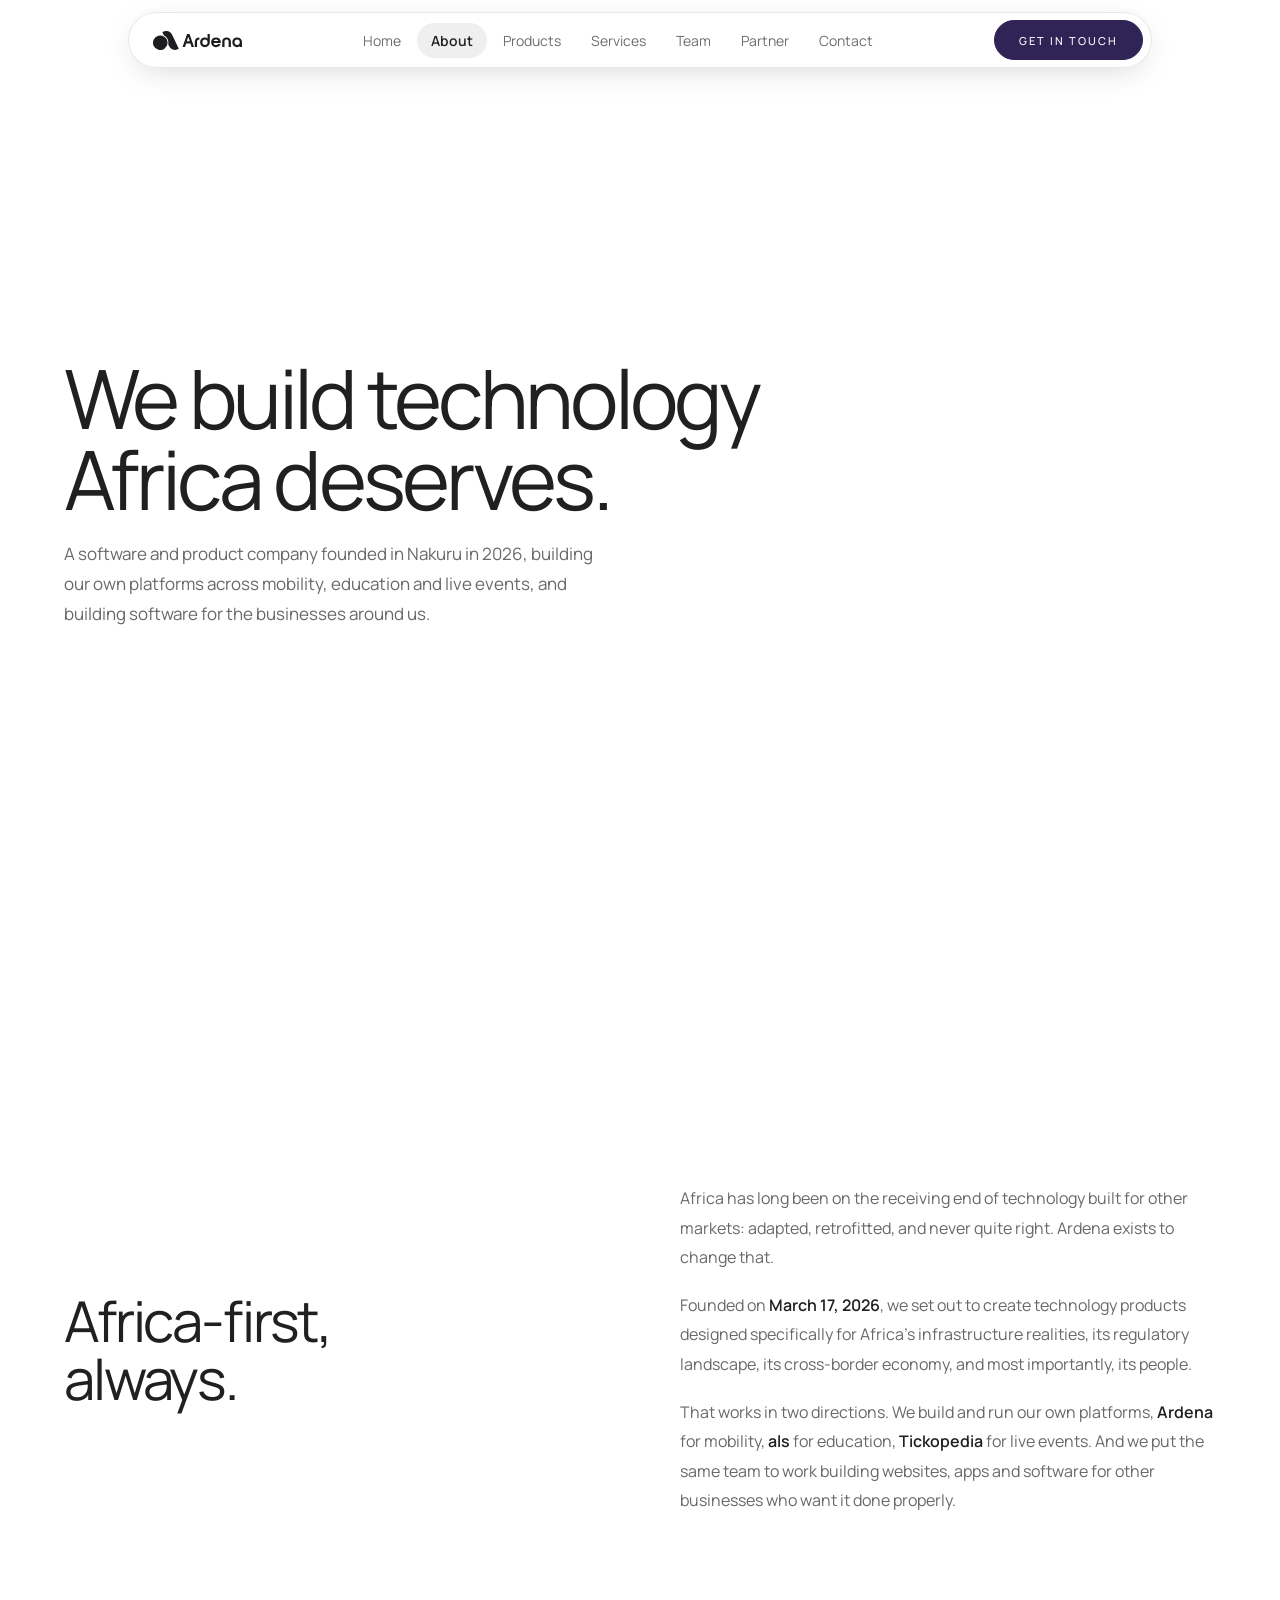
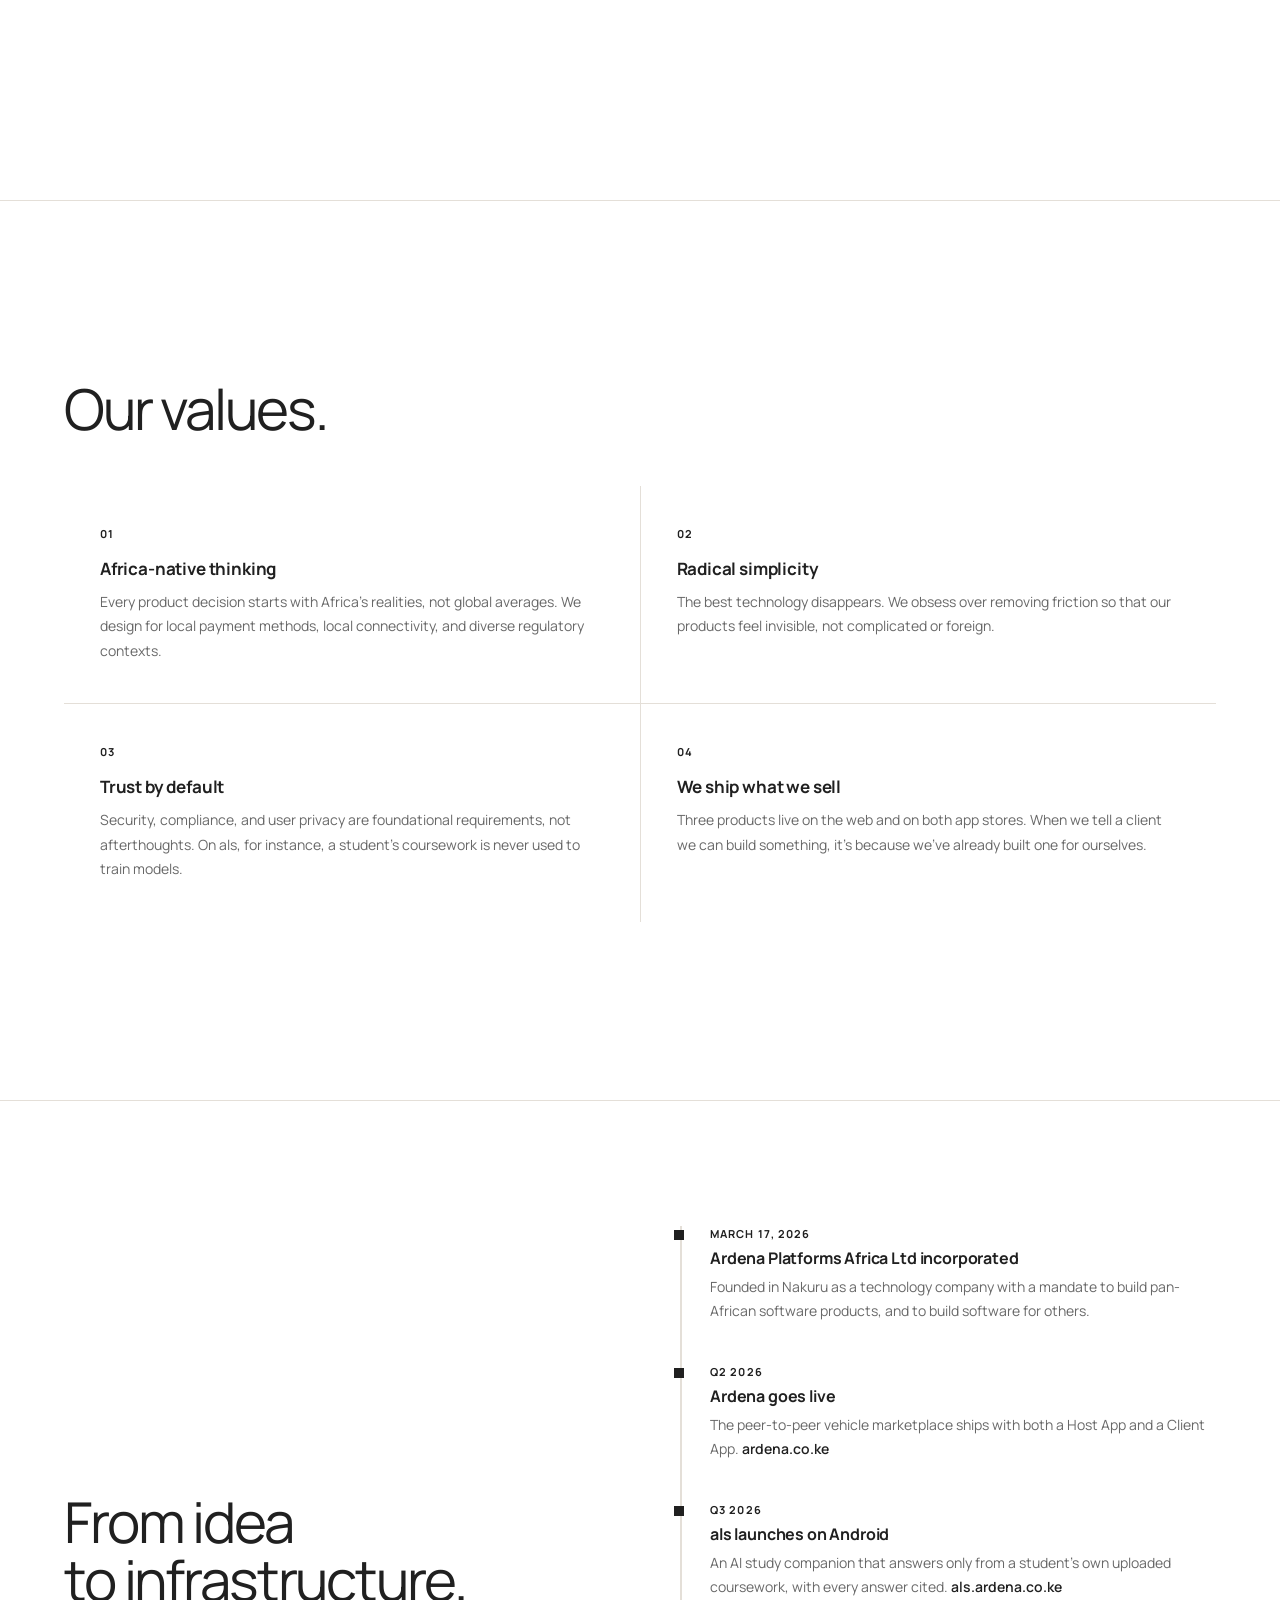
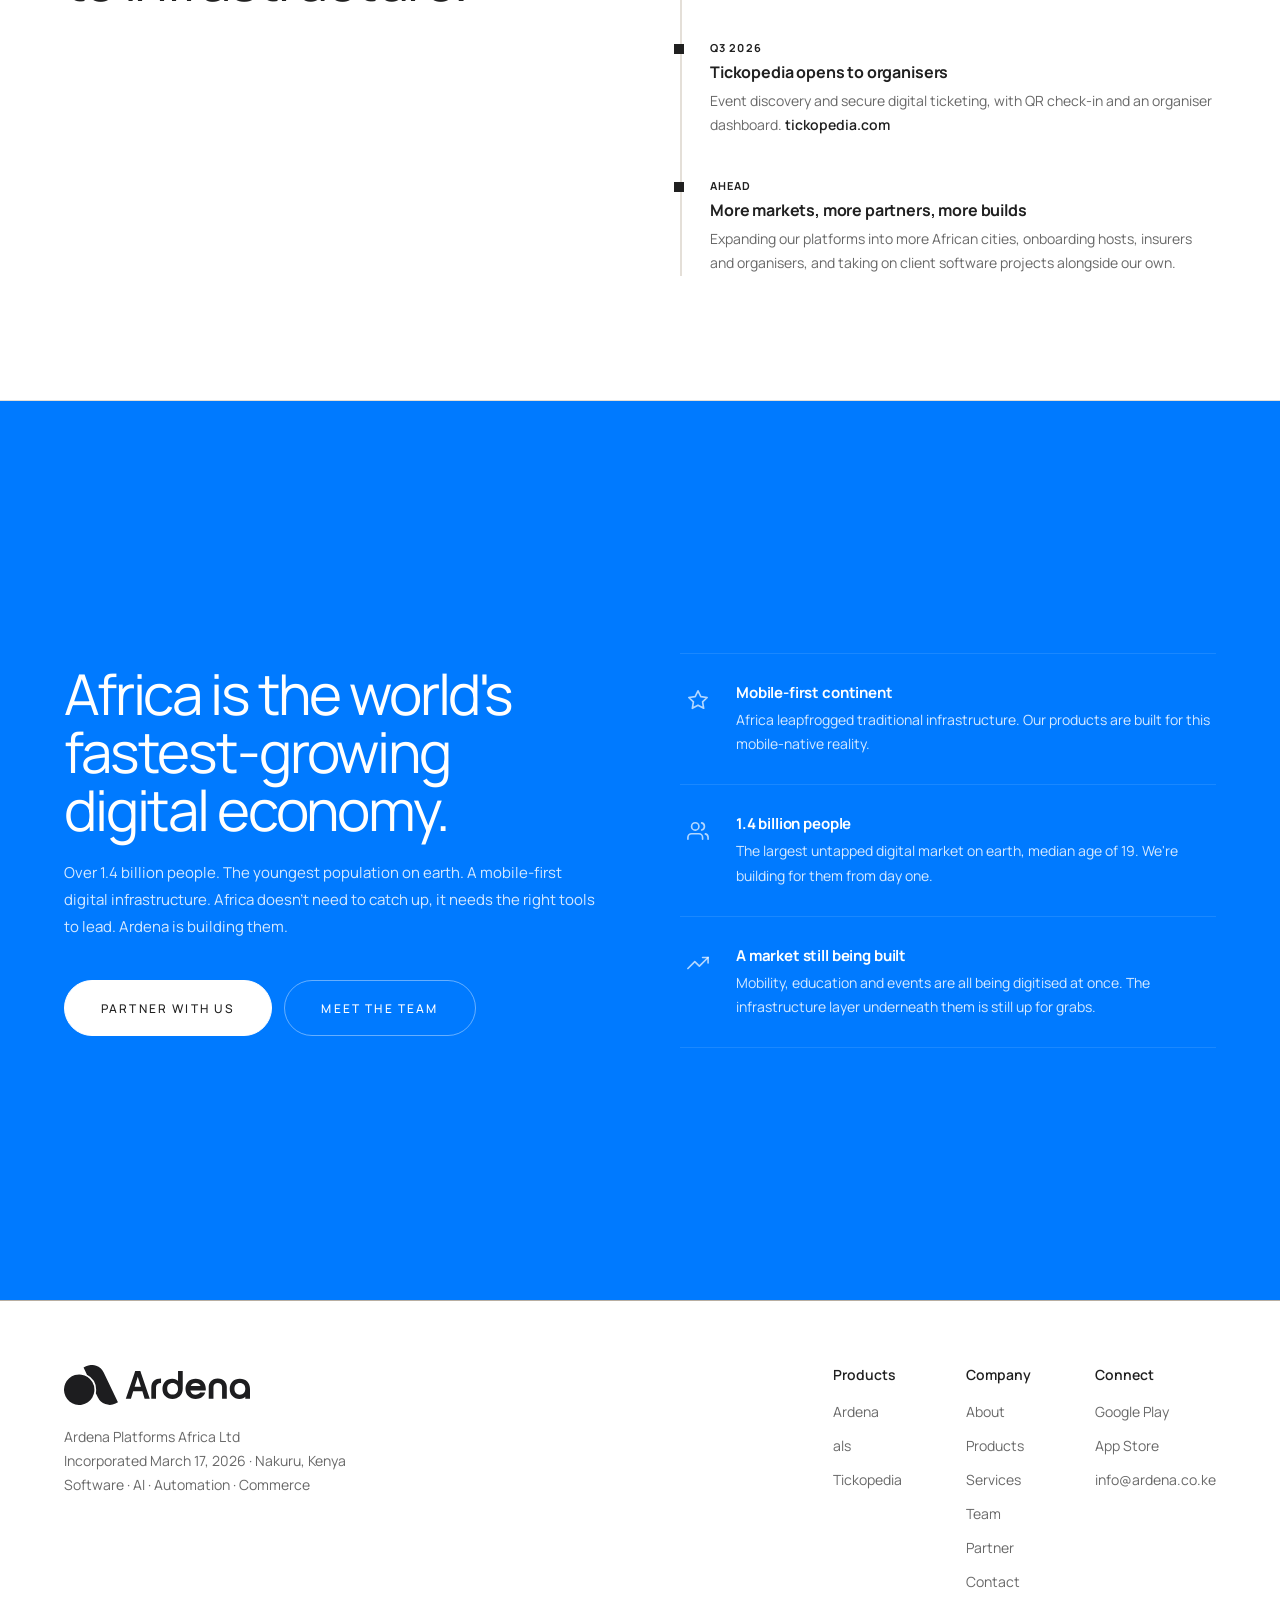
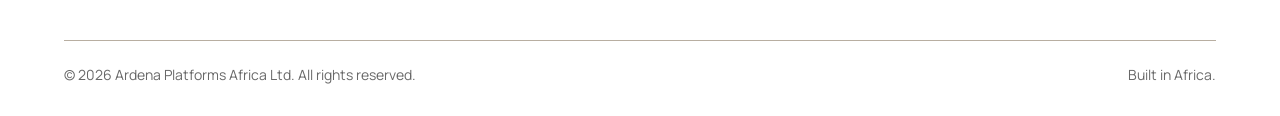
==== commit 6697766c: "Brand colour in hero, Nakuru HQ, new favicon, no em dashes - Hero dot field shades from Ardena blue " ====
--- a/about.html
+++ b/about.html
@@ -4,21 +4,24 @@
   <meta charset="UTF-8" />
   <meta name="viewport" content="width=device-width, initial-scale=1.0" />
 
-  <title>About — Ardena Platforms Africa Ltd</title>
-  <meta name="description" content="Ardena Platforms Africa Ltd is a software and product company incorporated in Kenya on 17 March 2026. We build Ardena, als and Tickopedia — and software for businesses across Africa." />
+  <title>About | Ardena Platforms Africa Ltd</title>
+  <meta name="description" content="Ardena Platforms Africa Ltd is a software and product company incorporated in Kenya on 17 March 2026. We build Ardena, als and Tickopedia, and software for businesses across Africa." />
   <link rel="canonical" href="https://corp.ardena.co.ke/about" />
   <meta name="robots" content="index, follow, max-image-preview:large, max-snippet:-1" />
   <meta name="theme-color" content="#007AFF" />
 
   <meta property="og:type" content="website" />
   <meta property="og:site_name" content="Ardena Platforms Africa Ltd" />
-  <meta property="og:title" content="About — Ardena Platforms Africa Ltd" />
-  <meta property="og:description" content="A Nairobi software and product company building Ardena, als and Tickopedia — and software for businesses across Africa." />
+  <meta property="og:title" content="About | Ardena Platforms Africa Ltd" />
+  <meta property="og:description" content="A Nakuru software and product company building Ardena, als and Tickopedia, and software for businesses across Africa." />
   <meta property="og:url" content="https://corp.ardena.co.ke/about" />
   <meta property="og:locale" content="en_KE" />
   <meta name="twitter:card" content="summary_large_image" />
 
-  <link rel="icon" href="assets/ardena.svg" type="image/svg+xml" />
+  <link rel="icon" href="/favicon.ico" sizes="any" />
+  <link rel="icon" href="/assets/favicon-32.png" type="image/png" sizes="32x32" />
+  <link rel="icon" href="/assets/favicon-96.png" type="image/png" sizes="96x96" />
+  <link rel="apple-touch-icon" href="/assets/apple-touch-icon.png" />
   <link rel="preconnect" href="https://fonts.googleapis.com" />
   <link rel="preconnect" href="https://fonts.gstatic.com" crossorigin />
   <link href="https://fonts.googleapis.com/css2?family=DM+Serif+Display:ital@0;1&family=Manrope:wght@300..800&display=swap" rel="stylesheet" />
@@ -28,7 +31,7 @@
 
   <header class="nav-wrapper" id="nav">
     <nav class="nav container">
-      <a href="/" class="nav-logo" aria-label="Ardena Platforms Africa Ltd — home">
+      <a href="/" class="nav-logo" aria-label="Ardena Platforms Africa Ltd, home">
         <img src="assets/ardena.svg" alt="Ardena Platforms Africa Ltd" width="98" height="21" />
       </a>
       <div class="nav-center">
@@ -66,7 +69,7 @@
         We build technology<br />Africa deserves.
       </h1>
       <p class="body-lg page-hero-sub hero-anim" style="animation-delay:.24s">
-        A software and product company founded in Nairobi in 2026 — building our
+        A software and product company founded in Nakuru in 2026, building our
         own platforms across mobility, education and live events, and building
         software for the businesses around us.
       </p>
@@ -83,18 +86,17 @@
         <div class="about-body" data-anim="right">
           <p>
             Africa has long been on the receiving end of technology built for other
-            markets — adapted, retrofitted, and never quite right. Ardena exists to
+            markets: adapted, retrofitted, and never quite right. Ardena exists to
             change that.
           </p>
           <p>
             Founded on <strong>March 17, 2026</strong>, we set out to create
             technology products designed specifically for Africa's infrastructure
             realities, its regulatory landscape, its cross-border economy, and
-            most importantly — its people.
+            most importantly, its people.
           </p>
           <p>
-            That works in two directions. We build and run our own platforms —
-            <strong>Ardena</strong> for mobility, <strong>als</strong> for
+            That works in two directions. We build and run our own platforms, <strong>Ardena</strong> for mobility, <strong>als</strong> for
             education, <strong>Tickopedia</strong> for live events. And we put the
             same team to work building websites, apps and software for other
             businesses who want it done properly.
@@ -112,17 +114,17 @@
         <div class="value-card">
           <div class="value-num">01</div>
           <h4>Africa-native thinking</h4>
-          <p>Every product decision starts with Africa's realities — not global averages. We design for local payment methods, local connectivity, and diverse regulatory contexts.</p>
+          <p>Every product decision starts with Africa's realities, not global averages. We design for local payment methods, local connectivity, and diverse regulatory contexts.</p>
         </div>
         <div class="value-card">
           <div class="value-num">02</div>
           <h4>Radical simplicity</h4>
-          <p>The best technology disappears. We obsess over removing friction so that our products feel invisible — not complicated or foreign.</p>
+          <p>The best technology disappears. We obsess over removing friction so that our products feel invisible, not complicated or foreign.</p>
         </div>
         <div class="value-card">
           <div class="value-num">03</div>
           <h4>Trust by default</h4>
-          <p>Security, compliance, and user privacy are foundational requirements — not afterthoughts. On als, for instance, a student's coursework is never used to train models.</p>
+          <p>Security, compliance, and user privacy are foundational requirements, not afterthoughts. On als, for instance, a student's coursework is never used to train models.</p>
         </div>
         <div class="value-card">
           <div class="value-num">04</div>
@@ -145,7 +147,7 @@
             <div class="timeline-dot"></div>
             <div class="timeline-date">March 17, 2026</div>
             <div class="timeline-title">Ardena Platforms Africa Ltd incorporated</div>
-            <p class="timeline-desc">Founded in Nairobi as a technology company with a mandate to build pan-African software products — and to build software for others.</p>
+            <p class="timeline-desc">Founded in Nakuru as a technology company with a mandate to build pan-African software products, and to build software for others.</p>
           </div>
           <div class="timeline-item">
             <div class="timeline-dot"></div>
@@ -169,14 +171,14 @@
             <div class="timeline-dot"></div>
             <div class="timeline-date">Ahead</div>
             <div class="timeline-title">More markets, more partners, more builds</div>
-            <p class="timeline-desc">Expanding our platforms into more African cities, onboarding hosts, insurers and organisers — and taking on client software projects alongside our own.</p>
-          </div>
-        </div>
-      </div>
-    </div>
-  </section>
-
-  <!-- ⑤ OPPORTUNITY — BLUE -->
+            <p class="timeline-desc">Expanding our platforms into more African cities, onboarding hosts, insurers and organisers, and taking on client software projects alongside our own.</p>
+          </div>
+        </div>
+      </div>
+    </div>
+  </section>
+
+  <!-- ⑤ OPPORTUNITY, BLUE -->
   <section class="vp-section bg-blue">
     <div class="container">
       <div class="why-grid">
@@ -185,7 +187,7 @@
           <p class="why-sub" data-anim="left" style="--delay:160ms">
             Over 1.4 billion people. The youngest population on earth.
             A mobile-first digital infrastructure. Africa doesn't need to
-            catch up — it needs the right tools to lead. Ardena is building them.
+            catch up, it needs the right tools to lead. Ardena is building them.
           </p>
           <div data-anim="left" style="--delay:240ms;display:flex;gap:12px;flex-wrap:wrap;">
             <a href="/partner" class="btn btn-white btn-lg">Partner with us</a>
@@ -214,7 +216,7 @@
             </div>
             <div class="why-text">
               <h4>1.4 billion people</h4>
-              <p>The largest untapped digital market on earth — median age of 19. We're building for them from day one.</p>
+              <p>The largest untapped digital market on earth, median age of 19. We're building for them from day one.</p>
             </div>
           </div>
           <div class="why-item">
@@ -244,7 +246,7 @@
           </div>
           <p class="footer-tagline">
             Ardena Platforms Africa Ltd<br />
-            Incorporated March 17, 2026 &middot; Nairobi, Kenya<br />
+            Incorporated March 17, 2026 &middot; Nakuru, Kenya<br />
             Software &middot; AI &middot; Automation &middot; Commerce
           </p>
         </div>
@@ -273,7 +275,7 @@
             <ul>
               <li><a href="https://play.google.com/store/apps/dev?id=6656048407762494190" target="_blank" rel="noopener">Google Play</a></li>
               <li><a href="https://apps.apple.com/ke/developer/ardena-platforms-africa-ltd/id6771888695" target="_blank" rel="noopener">App Store</a></li>
-              <li><a href="mailto:hello@ardena.africa">hello@ardena.africa</a></li>
+              <li><a href="mailto:info@ardena.co.ke">info@ardena.co.ke</a></li>
             </ul>
           </div>
         </div>
--- a/styles.css
+++ b/styles.css
@@ -2310,3 +2310,82 @@
 .vp-section.bg-blue { background: var(--brand-blue); }
 .vp-section.bg-purple { background: var(--brand-purple); }
 .bg-blue .why-sub, .bg-blue .why-text p { color: rgba(255,255,255,0.84); }
+
+/* ── Team ── */
+.people { list-style: none; display: grid; grid-template-columns: repeat(4, minmax(0,1fr)); gap: 56px 24px; }
+.person-photo { aspect-ratio: 4 / 5; overflow: hidden; background: #f3f1ee; }
+.person-photo img { width: 100%; height: 100%; object-fit: cover; object-position: top; filter: grayscale(1); transition: filter 0.7s var(--ease-quiet), transform 0.9s var(--ease-quiet); }
+.person:hover .person-photo img { filter: grayscale(0); transform: scale(1.03); }
+.person-role { margin-top: 20px; }
+.person-name { margin-top: 10px; font-size: 22px; font-weight: 400; letter-spacing: -0.02em; }
+.person-bio { margin-top: 10px; font-size: 14.5px; line-height: 1.65; }
+.person-links { display: flex; gap: 20px; margin-top: 18px; }
+@media (max-width: 1024px) { .people { grid-template-columns: repeat(2, minmax(0,1fr)); } }
+@media (max-width: 560px)  { .people { grid-template-columns: 1fr; } }
+
+/* ── Ardena app shots on the products page ── */
+.stage-shot { position: relative; width: 100%; max-width: 640px; height: auto; transition: transform 0.9s var(--ease-quiet); }
+.chapter:hover .stage-shot { transform: translateY(-8px); }
+.stage-plain { border: none; background: transparent; min-height: 0; }
+.stage-plain::before { display: none; }
+.store-row { display: flex; gap: 12px; flex-wrap: wrap; margin-top: 32px; }
+.store-row img { height: 44px; width: auto; display: block; }
+
+/* ── Feature row: replaces the old numbered table under products and services.
+      One row of equal bordered cards, index at the top, text at the bottom. ── */
+.included {
+  list-style: none;
+  display: grid;
+  grid-auto-flow: column;
+  grid-auto-columns: minmax(0, 1fr);
+  gap: 16px;
+  border-top: none;
+}
+.included li {
+  position: relative;
+  display: flex;
+  flex-direction: column;
+  justify-content: space-between;
+  gap: 40px;
+  min-height: 176px;
+  padding: 24px;
+  border: 1px solid var(--tone-line);
+  border-bottom: 1px solid var(--tone-line);
+  font-size: 17px;
+  line-height: 1.35;
+  letter-spacing: -0.01em;
+  transition: background-color 0.5s var(--ease-quiet);
+}
+.included li::before {
+  content: '';
+  position: absolute;
+  left: -1px; right: -1px; top: -1px;
+  height: 1px;
+  background: currentColor;
+  transform: scaleX(0);
+  transform-origin: left;
+  transition: transform 0.7s var(--ease-quiet);
+}
+.included li:hover::before { transform: scaleX(1); }
+.included li:hover { background: color-mix(in srgb, currentColor 4%, transparent); }
+@media (max-width: 1024px) {
+  .included { grid-auto-flow: row; grid-template-columns: repeat(2, minmax(0, 1fr)); }
+  .included li:last-child:nth-child(odd) { grid-column: span 2; }
+}
+@media (max-width: 560px) {
+  .included { grid-template-columns: 1fr; }
+  .included li:last-child:nth-child(odd) { grid-column: auto; }
+  .included li { min-height: 0; gap: 20px; }
+}
+
+/* "Get in touch" in the nav, and its twin in the mobile menu: Ardena purple */
+.nav-right .btn, .nav-drawer a.btn { background: var(--brand-purple); border-color: var(--brand-purple); color: var(--white); }
+.nav-right .btn:hover, .nav-drawer a.btn:hover { background: #3E3070; border-color: #3E3070; color: var(--white); }
+
+/* Soft brand glow beneath the hero's dot field */
+.hero-c {
+  background:
+    radial-gradient(60% 45% at 30% 100%, rgba(0,122,255,0.10), transparent 70%),
+    radial-gradient(55% 45% at 75% 100%, rgba(122,96,220,0.12), transparent 70%),
+    var(--white);
+}
